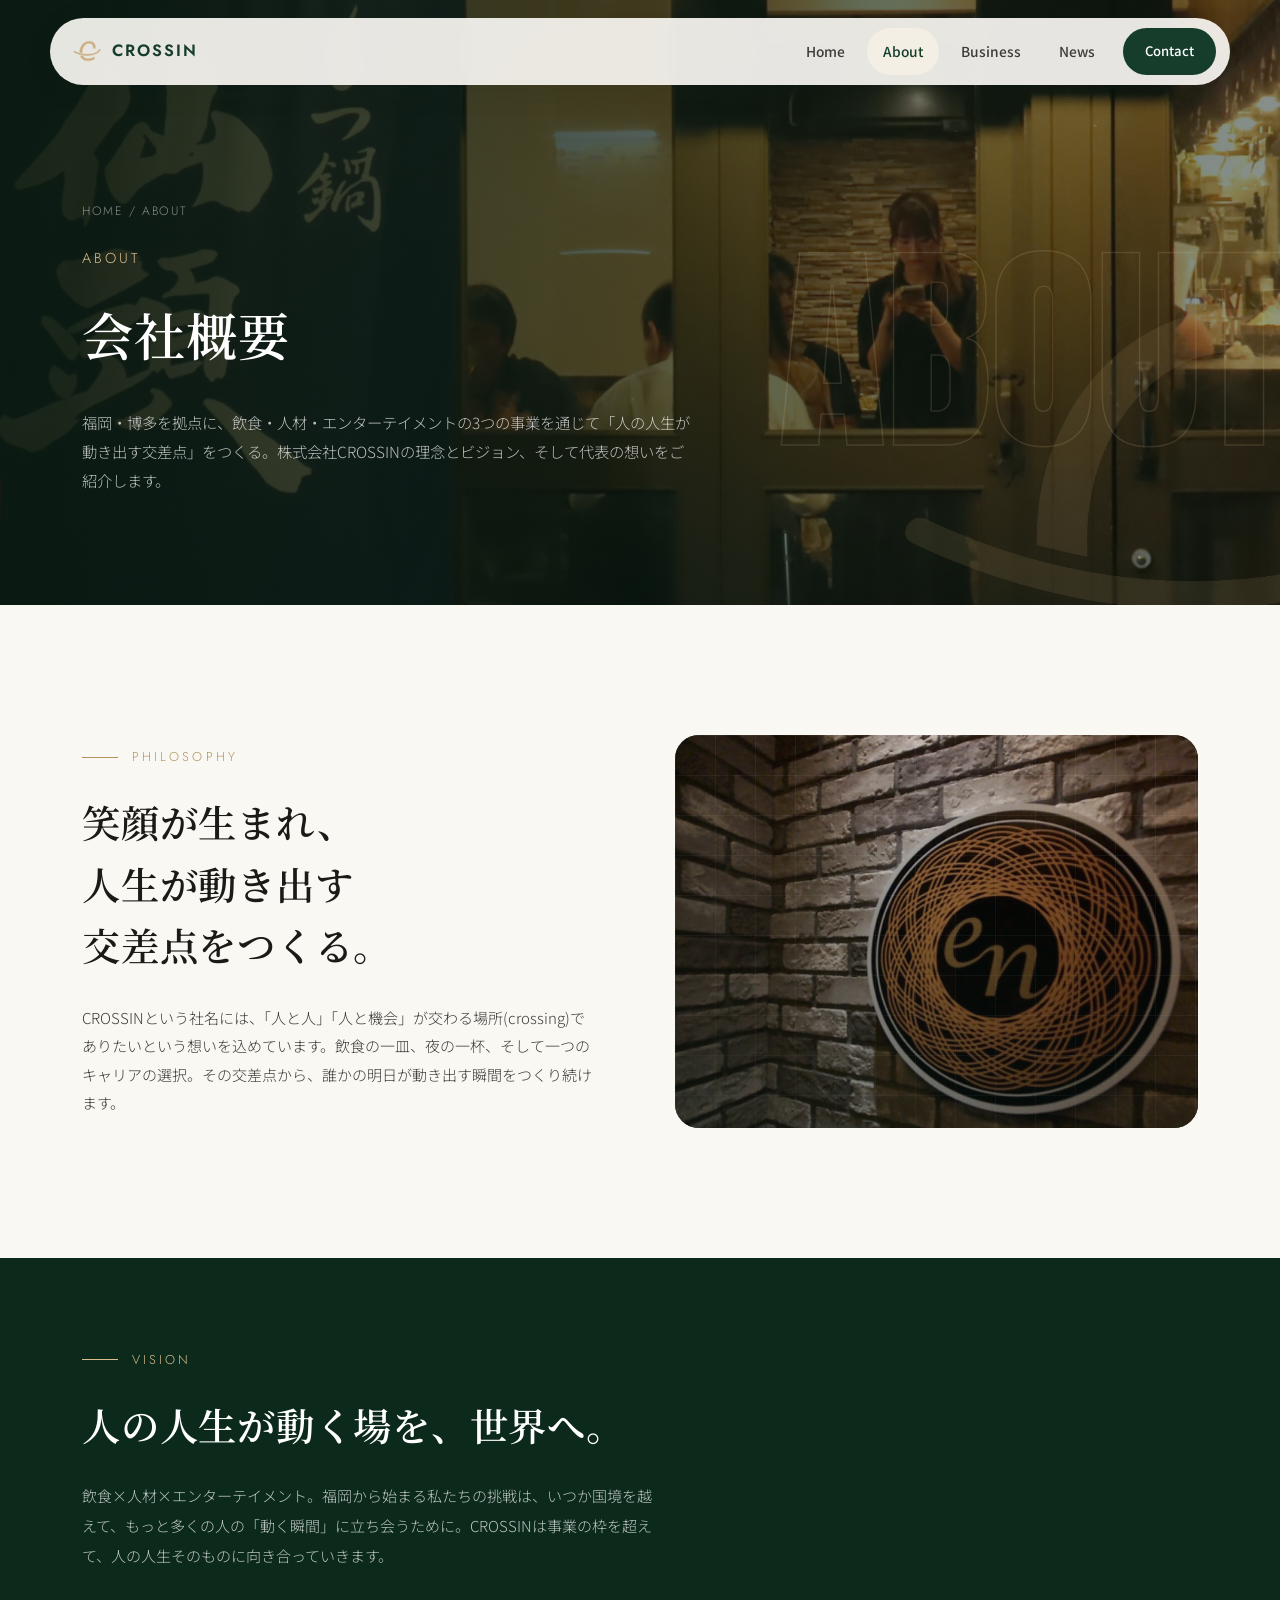
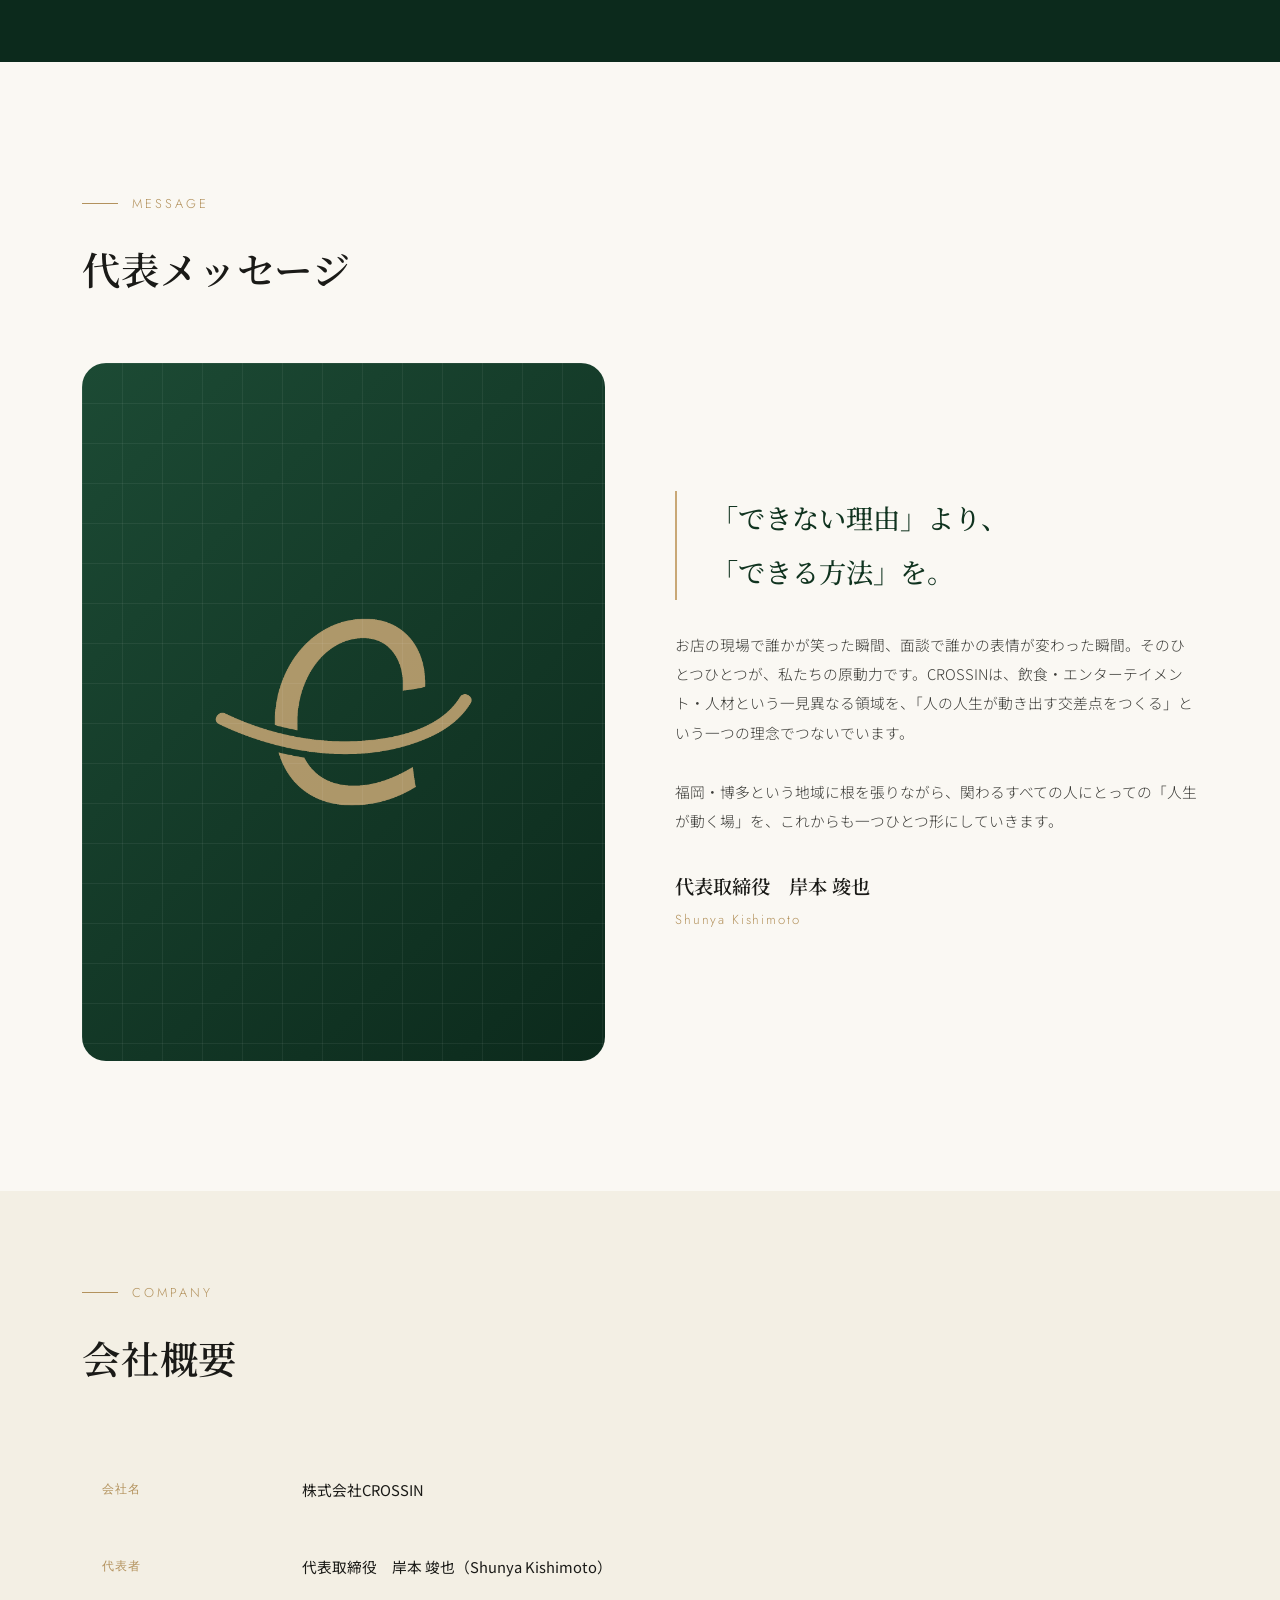
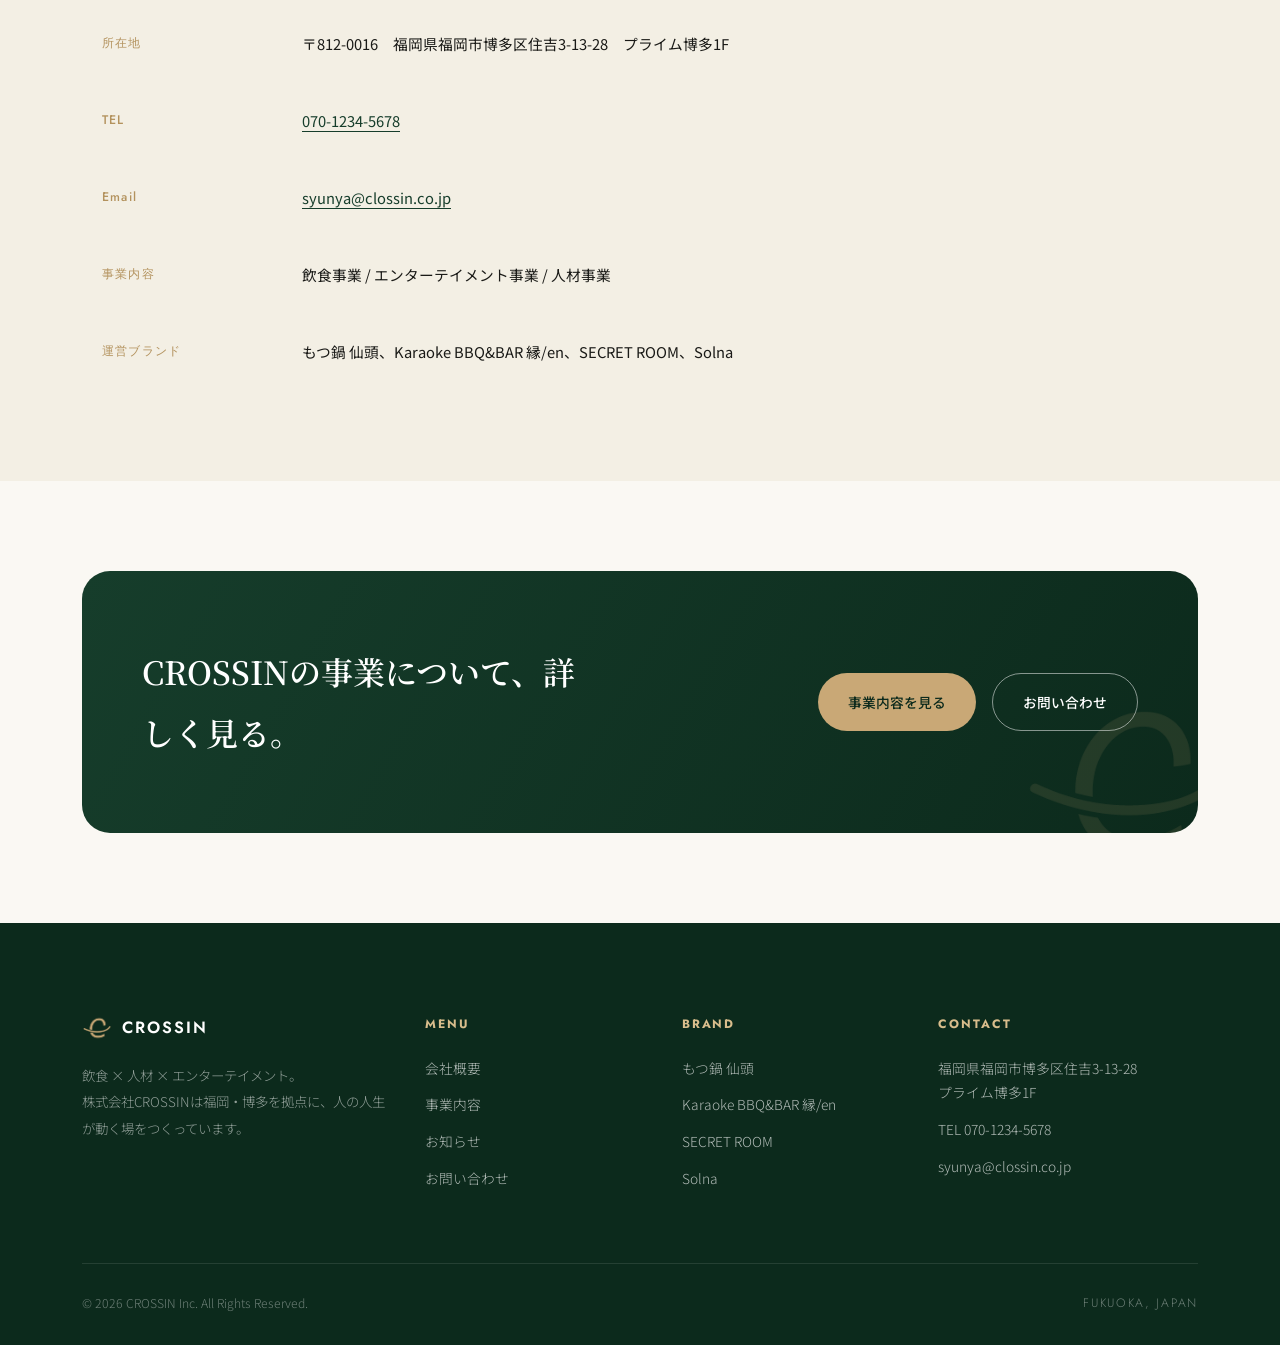
==== about.html @ 3ae34dda "ローディングロゴの横線クリップパスを実ピクセルから再抽出し右端の途切れを修正 Co-Authored-By: Claude Sonnet 5 <noreply@anthropic.com>" ====
<!DOCTYPE html>
<html lang="ja">
<head>
<meta charset="UTF-8">
<meta name="viewport" content="width=device-width, initial-scale=1.0">
<title>会社概要 | 株式会社CROSSIN</title>
<meta name="description" content="株式会社CROSSINの企業理念・ビジョン・代表メッセージ・会社概要をご紹介します。">
<link rel="icon" type="image/png" href="images/favicon.png">
<link rel="stylesheet" href="css/style.css">
</head>
<body>

<div class="preloader" id="preloader">
  <div class="preloader-inner">
    <div class="preloader-mark">
      <svg width="0" height="0" style="position:absolute" aria-hidden="true">
        <defs>
          <clipPath id="preloader-clip-top" clipPathUnits="objectBoundingBox">
            <path d="M0,0 L1,0 L1,0.452 L0.944,0.452 L0.936,0.442 L0.93,0.439 L0.916,0.439 L0.906,0.446 L0.884,0.477 L0.858,0.503 L0.832,0.523 L0.79,0.547 L0.75,0.564 L0.698,0.58 L0.618,0.595 L0.562,0.6 L0.488,0.602 L0.446,0.6 L0.39,0.595 L0.328,0.585 L0.266,0.571 L0.212,0.555 L0.166,0.539 L0.078,0.502 L0.064,0.507 L0.056,0.517 L0,0.517 Z"/>
          </clipPath>
          <clipPath id="preloader-clip-swoosh" clipPathUnits="objectBoundingBox">
            <path d="M0,0.517 L0.056,0.517 L0.064,0.507 L0.078,0.502 L0.166,0.539 L0.212,0.555 L0.266,0.571 L0.328,0.585 L0.39,0.595 L0.446,0.6 L0.488,0.602 L0.562,0.6 L0.618,0.595 L0.698,0.58 L0.75,0.564 L0.79,0.547 L0.832,0.523 L0.858,0.503 L0.884,0.477 L0.906,0.446 L0.916,0.439 L0.93,0.439 L0.936,0.442 L0.944,0.452 L1,0.452 L1,0.466 L0.944,0.466 L0.914,0.507 L0.876,0.542 L0.83,0.572 L0.774,0.598 L0.722,0.616 L0.666,0.63 L0.614,0.639 L0.562,0.644 L0.496,0.646 L0.436,0.643 L0.386,0.638 L0.31,0.625 L0.234,0.606 L0.186,0.591 L0.088,0.552 L0.064,0.541 L0.056,0.533 L0,0.533 Z"/>
          </clipPath>
          <clipPath id="preloader-clip-bottom" clipPathUnits="objectBoundingBox">
            <path d="M0,0.533 L0.056,0.533 L0.064,0.541 L0.088,0.552 L0.186,0.591 L0.234,0.606 L0.31,0.625 L0.386,0.638 L0.436,0.643 L0.496,0.646 L0.562,0.644 L0.614,0.639 L0.666,0.63 L0.722,0.616 L0.774,0.598 L0.83,0.572 L0.876,0.542 L0.914,0.507 L0.944,0.466 L1,0.466 L1,1 L0,1 Z"/>
          </clipPath>
        </defs>
      </svg>
      <img class="preloader-mark-half preloader-mark-top" src="images/logo-mark.png" alt="CROSSIN">
      <img class="preloader-mark-half preloader-mark-swoosh" src="images/logo-mark.png" alt="">
      <img class="preloader-mark-half preloader-mark-bottom" src="images/logo-mark.png" alt="CROSSIN">
    </div>
    <p class="preloader-word">
      <span class="preloader-letter" style="animation-delay:0.00s">C</span>
      <span class="preloader-letter" style="animation-delay:0.08s">R</span>
      <span class="preloader-letter" style="animation-delay:0.16s">O</span>
      <span class="preloader-letter" style="animation-delay:0.24s">S</span>
      <span class="preloader-letter" style="animation-delay:0.32s">S</span>
      <span class="preloader-letter" style="animation-delay:0.40s">I</span>
      <span class="preloader-letter" style="animation-delay:0.48s">N</span>
    </p>
  </div>
</div>

<header class="site-header">
  <div class="wrap">
    <a href="index.html" class="brand">
      <span class="mark">
        <img src="images/logo-mark.png" alt="CROSSIN">
      </span>
      CROSSIN
    </a>
    <nav class="main-nav">
      <a href="index.html">Home</a>
      <a href="about.html" class="active">About</a>
      <a href="business.html">Business</a>
      <a href="news.html">News</a>
      <a href="contact.html" class="nav-cta">Contact</a>
    </nav>
    <button class="nav-toggle" aria-label="メニュー"><span class="bars"><span></span><span></span><span></span></span></button>
  </div>
</header>

<section class="page-hero has-photo" style="background-image:url('images/photos/sento-entrance.jpg')">
  <p class="hero-wordmark" aria-hidden="true">ABOUT</p>
  <div class="hero-mark">
    <img src="images/logo-mark.png" alt="CROSSIN">
  </div>
  <div class="wrap">
    <p class="crumb"><a href="index.html">HOME</a> / ABOUT</p>
    <span class="en-label">ABOUT</span>
    <h1>会社概要</h1>
    <p class="lead">福岡・博多を拠点に、飲食・人材・エンターテイメントの3つの事業を通じて「人の人生が動き出す交差点」をつくる。株式会社CROSSINの理念とビジョン、そして代表の想いをご紹介します。</p>
  </div>
</section>

<section class="section-pad">
  <div class="wrap">
    <div class="two-col">
      <div class="reveal">
        <p class="eyebrow">PHILOSOPHY</p>
        <h2 class="section-title" style="margin-bottom:28px;">笑顔が生まれ、<br>人生が動き出す<br>交差点をつくる。</h2>
        <p style="color:var(--ink-700); font-size:0.94rem; max-width:34em;">CROSSINという社名には、「人と人」「人と機会」が交わる場所(crossing)でありたいという想いを込めています。飲食の一皿、夜の一杯、そして一つのキャリアの選択。その交差点から、誰かの明日が動き出す瞬間をつくり続けます。</p>
      </div>
      <div class="stat-graphic has-photo reveal reveal-delay-1" data-parallax>
        <img src="images/photos/en-logo.jpg" alt="CROSSINの縁を象徴するenの看板">
      </div>
    </div>
  </div>
</section>

<section class="section-pad-sm" style="background:var(--green-950); color:#fff;">
  <div class="wrap">
    <p class="eyebrow on-dark reveal">VISION</p>
    <h2 class="section-title reveal reveal-delay-1" style="color:#fff;">人の人生が動く場を、世界へ。</h2>
    <p class="reveal reveal-delay-2" style="margin-top:26px; color:rgba(255,255,255,0.72); font-size:0.94rem; max-width:38em; line-height:2;">飲食×人材×エンターテイメント。福岡から始まる私たちの挑戦は、いつか国境を越えて、もっと多くの人の「動く瞬間」に立ち会うために。CROSSINは事業の枠を超えて、人の人生そのものに向き合っていきます。</p>
  </div>
</section>

<section class="section-pad">
  <div class="wrap">
    <div class="section-head reveal">
      <p class="eyebrow">MESSAGE</p>
      <h2 class="section-title">代表メッセージ</h2>
    </div>
    <div class="two-col">
      <div class="reveal reveal-delay-1" style="order:2;">
        <p class="quote-block">「できない理由」より、<br>「できる方法」を。</p>
        <p style="margin-top:30px; color:var(--ink-700); font-size:0.92rem; line-height:2;">
          お店の現場で誰かが笑った瞬間、面談で誰かの表情が変わった瞬間。そのひとつひとつが、私たちの原動力です。CROSSINは、飲食・エンターテイメント・人材という一見異なる領域を、「人の人生が動き出す交差点をつくる」という一つの理念でつないでいます。<br><br>
          福岡・博多という地域に根を張りながら、関わるすべての人にとっての「人生が動く場」を、これからも一つひとつ形にしていきます。
        </p>
        <div style="margin-top:32px;">
          <p style="font-family:var(--font-serif); font-size:1.2rem; font-weight:600;">代表取締役　岸本 竣也</p>
          <p class="en" style="color:var(--gold-600); font-size:0.82rem; margin-top:4px;">Shunya Kishimoto</p>
        </div>
      </div>
      <div class="reveal reveal-delay-2" style="order:1;">
        <div class="stat-graphic" style="aspect-ratio:3/4;">
          <img src="images/logo-mark.png" alt="CROSSIN">
        </div>
      </div>
    </div>
  </div>
</section>

<section class="section-pad-sm" style="background:var(--cream-100);">
  <div class="wrap">
    <div class="section-head reveal">
      <p class="eyebrow">COMPANY</p>
      <h2 class="section-title">会社概要</h2>
    </div>
    <table class="info-table reveal reveal-delay-1">
      <tr><th>会社名</th><td>株式会社CROSSIN</td></tr>
      <tr><th>代表者</th><td>代表取締役　岸本 竣也（Shunya Kishimoto）</td></tr>
      <tr><th>所在地</th><td>〒812-0016　福岡県福岡市博多区住吉3-13-28　プライム博多1F</td></tr>
      <tr><th>TEL</th><td><a href="tel:07012345678">070-1234-5678</a></td></tr>
      <tr><th>Email</th><td><a href="mailto:syunya@clossin.co.jp">syunya@clossin.co.jp</a></td></tr>
      <tr><th>事業内容</th><td>飲食事業 / エンターテイメント事業 / 人材事業</td></tr>
      <tr><th>運営ブランド</th><td>もつ鍋 仙頭、Karaoke BBQ&amp;BAR 縁/en、SECRET ROOM、Solna</td></tr>
    </table>
  </div>
</section>

<section class="section-pad-sm">
  <div class="wrap">
    <div class="cta-band reveal">
      <div class="mark">
        <img src="images/logo-mark.png" alt="CROSSIN">
      </div>
      <h3>CROSSINの事業について、詳しく見る。</h3>
      <div class="actions">
        <a href="business.html" class="btn btn-primary">事業内容を見る</a>
        <a href="contact.html" class="btn btn-outline">お問い合わせ</a>
      </div>
    </div>
  </div>
</section>

<footer class="site-footer">
  <div class="wrap">
    <div class="footer-top">
      <div class="footer-brand">
        <a href="index.html" class="brand">
          <span class="mark">
            <img src="images/logo-mark.png" alt="CROSSIN">
          </span>
          CROSSIN
        </a>
        <p>飲食 × 人材 × エンターテイメント。<br>株式会社CROSSINは福岡・博多を拠点に、人の人生が動く場をつくっています。</p>
      </div>
      <div class="footer-col">
        <h4>MENU</h4>
        <a href="about.html">会社概要</a>
        <a href="business.html">事業内容</a>
        <a href="news.html">お知らせ</a>
        <a href="contact.html">お問い合わせ</a>
      </div>
      <div class="footer-col">
        <h4>BRAND</h4>
        <a href="business.html#dining">もつ鍋 仙頭</a>
        <a href="business.html#entertainment">Karaoke BBQ&amp;BAR 縁/en</a>
        <a href="business.html#entertainment">SECRET ROOM</a>
        <a href="https://job-solna.studio.site/" target="_blank" rel="noopener">Solna</a>
      </div>
      <div class="footer-col">
        <h4>CONTACT</h4>
        <address>福岡県福岡市博多区住吉3-13-28<br>プライム博多1F</address>
        <a href="tel:07012345678">TEL 070-1234-5678</a>
        <a href="mailto:syunya@clossin.co.jp">syunya@clossin.co.jp</a>
      </div>
    </div>
    <div class="footer-bottom">
      <span>&copy; 2026 CROSSIN Inc. All Rights Reserved.</span>
      <span class="en">FUKUOKA, JAPAN</span>
    </div>
  </div>
</footer>

<script src="js/main.js"></script>
</body>
</html>
---- css/style.css ----
@import url('https://fonts.googleapis.com/css2?family=Noto+Serif+JP:wght@400;500;600;700&family=Noto+Sans+JP:wght@300;400;500;700&family=Cormorant+Garamond:ital,wght@0,400;0,500;0,600;1,400&family=Jost:wght@300;400;500;600&family=Anton&display=swap');

/* ---------- Design Tokens ---------- */
:root {
  --green-950: #0c2a1c;
  --green-900: #10331f;
  --green-800: #163d2b;
  --green-700: #1c4a34;
  --green-600: #245a3f;
  --gold-400: #d9bd8c;
  --gold-500: #c9a876;
  --gold-600: #b3925d;
  --cream-50: #faf8f3;
  --cream-100: #f3efe4;
  --ink-900: #1a1a17;
  --ink-700: #3c3c38;
  --white: #ffffff;

  --font-serif: "Noto Serif JP", serif;
  --font-sans: "Noto Sans JP", sans-serif;
  --font-display: "Cormorant Garamond", serif;
  --font-en: "Jost", sans-serif;
  --font-impact: "Anton", "Jost", sans-serif;

  --container: 1180px;
  --ease: cubic-bezier(.22, .61, .36, 1);
}

* { margin: 0; padding: 0; box-sizing: border-box; }

html { scroll-behavior: smooth; }

body {
  font-family: var(--font-sans);
  color: var(--ink-900);
  background: var(--cream-50);
  line-height: 1.9;
  font-weight: 300;
  -webkit-font-smoothing: antialiased;
  overflow-x: hidden;
}

img { max-width: 100%; display: block; }
a { color: inherit; text-decoration: none; }
ul { list-style: none; }
button { font-family: inherit; cursor: pointer; border: none; background: none; }

.wrap {
  max-width: var(--container);
  margin: 0 auto;
  padding: 0 32px;
}

.en {
  font-family: var(--font-en);
  letter-spacing: 0.14em;
}

/* ---------- Reveal Animation ---------- */
.reveal {
  opacity: 0;
  transform: translateY(28px);
  transition: opacity 0.9s var(--ease), transform 0.9s var(--ease);
}
.reveal.is-visible {
  opacity: 1;
  transform: translateY(0);
}
.reveal-delay-1 { transition-delay: .12s; }
.reveal-delay-2 { transition-delay: .24s; }
.reveal-delay-3 { transition-delay: .36s; }

/* ---------- Preloader ---------- */
.preloader {
  position: fixed;
  inset: 0;
  z-index: 999;
  display: flex;
  align-items: center;
  justify-content: center;
  background: var(--green-950);
  transition: opacity 1.4s var(--ease), visibility 1.4s var(--ease);
}
.preloader.is-hidden {
  opacity: 0;
  visibility: hidden;
  pointer-events: none;
}

.preloader-inner { display: flex; flex-direction: column; align-items: center; gap: 26px; }
.preloader-mark { width: 288px; height: 288px; position: relative; }
.preloader-mark-half {
  position: absolute;
  inset: 0;
  width: 100%;
  height: 100%;
  object-fit: contain;
}
.preloader-mark-top {
  clip-path: url(#preloader-clip-top);
  transform: translateY(0) scale(1);
  transition: transform 1.4s var(--ease), opacity 1.4s var(--ease);
}
.preloader-mark-bottom {
  clip-path: url(#preloader-clip-bottom);
  transform: translateY(0) scale(1);
  transition: transform 1.4s var(--ease), opacity 1.4s var(--ease);
}
.preloader-mark-swoosh {
  clip-path: url(#preloader-clip-swoosh);
  transform: scale(1);
  transition: transform 1.4s var(--ease);
  animation: preloaderMarkSeq 1.6s ease-in-out infinite;
}
@keyframes preloaderMarkSeq {
  0%, 100% { opacity: .3; }
  50% { opacity: 1; }
}
.preloader.is-hidden .preloader-mark-top {
  transform: translateY(-64px) scale(1.35);
  opacity: .6;
}
.preloader.is-hidden .preloader-mark-bottom {
  transform: translateY(64px) scale(1.35);
  opacity: .6;
}
.preloader.is-hidden .preloader-mark-swoosh {
  transform: scale(1.35);
  animation: none;
  opacity: 1;
}
.preloader-word {
  display: inline-flex;
  font-family: var(--font-en);
  font-size: 0.8rem;
  gap: 0.36em;
  color: rgba(255,255,255,0.9);
}
.preloader-letter {
  display: inline-block;
  opacity: .15;
  animation: preloaderLetter 1.6s ease-in-out infinite;
}
@keyframes preloaderLetter {
  0%, 100% { opacity: .15; }
  50% { opacity: 1; }
}
@media (prefers-reduced-motion: reduce) {
  .preloader-mark-top, .preloader-mark-bottom { transition: none; }
  .preloader-mark-swoosh { animation: none; opacity: 1; }
  .preloader-letter { animation: none; opacity: 1; }
}

/* ---------- Header ---------- */
.site-header {
  position: fixed;
  top: 0; left: 0; right: 0;
  z-index: 200;
  padding: 18px 0;
  transition: padding .4s var(--ease), background .4s var(--ease);
}
.site-header .wrap {
  display: flex;
  align-items: center;
  justify-content: space-between;
  background: rgba(250, 248, 243, 0.92);
  backdrop-filter: blur(10px);
  border-radius: 999px;
  padding: 10px 14px 10px 22px;
  box-shadow: 0 6px 30px rgba(12, 42, 28, 0.08);
  transition: box-shadow .4s var(--ease);
}
.site-header.scrolled .wrap {
  box-shadow: 0 10px 34px rgba(12, 42, 28, 0.14);
}

.brand {
  display: flex;
  align-items: center;
  gap: 10px;
  font-family: var(--font-en);
  font-weight: 600;
  font-size: 1.02rem;
  letter-spacing: 0.12em;
  color: var(--green-800);
}
.brand .mark { width: 30px; height: 30px; }
.brand .mark svg, .brand .mark img { width: 100%; height: 100%; object-fit: contain; }

.main-nav { display: flex; align-items: center; gap: 6px; }
.main-nav a {
  font-family: var(--font-sans);
  font-size: 0.86rem;
  font-weight: 500;
  color: var(--ink-700);
  padding: 10px 16px;
  border-radius: 999px;
  transition: color .3s, background .3s;
  white-space: nowrap;
}
.main-nav a:hover, .main-nav a.active { color: var(--green-800); background: var(--cream-100); }

.nav-cta {
  margin-left: 6px;
  background: var(--green-800);
  color: var(--white) !important;
  padding: 11px 22px !important;
  font-size: 0.82rem !important;
}
.nav-cta:hover { background: var(--green-700); }

.nav-toggle {
  display: none;
  width: 40px; height: 40px;
  border-radius: 50%;
  align-items: center;
  justify-content: center;
  background: var(--green-800);
  flex-shrink: 0;
}
.nav-toggle span, .nav-toggle::before, .nav-toggle::after { display: none; }
.nav-toggle .bars { position: relative; width: 16px; height: 11px; }
.nav-toggle .bars span {
  display: block !important;
  position: absolute; left: 0; width: 100%; height: 1.5px; background: var(--white);
  transition: transform .3s var(--ease), opacity .3s var(--ease), top .3s var(--ease);
}
.nav-toggle .bars span:nth-child(1) { top: 0; }
.nav-toggle .bars span:nth-child(2) { top: 5px; }
.nav-toggle .bars span:nth-child(3) { top: 10px; }
.nav-toggle.open .bars span:nth-child(1) { top: 5px; transform: rotate(45deg); }
.nav-toggle.open .bars span:nth-child(2) { opacity: 0; }
.nav-toggle.open .bars span:nth-child(3) { top: 5px; transform: rotate(-45deg); }

/* ---------- Buttons ---------- */
.btn {
  display: inline-flex;
  align-items: center;
  gap: 10px;
  font-size: 0.86rem;
  font-weight: 500;
  padding: 15px 30px;
  border-radius: 999px;
  transition: transform .35s var(--ease), background .35s, color .35s, box-shadow .35s;
}
.btn-primary { background: var(--gold-500); color: var(--green-950); }
.btn-primary:hover { background: var(--gold-400); transform: translateY(-2px); box-shadow: 0 12px 28px rgba(201,168,118,.35); }
.btn-outline { border: 1px solid rgba(255,255,255,0.5); color: var(--white); }
.btn-outline:hover { background: rgba(255,255,255,0.12); transform: translateY(-2px); }
.btn-dark { background: var(--green-800); color: var(--white); }
.btn-dark:hover { background: var(--green-700); transform: translateY(-2px); }
.btn-line {
  border-bottom: 1px solid currentColor;
  padding: 4px 2px;
  border-radius: 0;
  font-size: 0.84rem;
}
.btn-line svg { transition: transform .3s var(--ease); }
.btn-line:hover svg { transform: translateX(5px); }

/* ---------- Hero ---------- */
.hero {
  position: relative;
  min-height: 100vh;
  display: flex;
  flex-direction: column;
  justify-content: center;
  background:
    radial-gradient(160% 120% at 82% -10%, rgba(217,189,140,.10) 0%, transparent 45%),
    radial-gradient(120% 120% at 15% 110%, var(--green-700) 0%, var(--green-900) 55%, var(--green-950) 100%);
  color: var(--white);
  overflow: hidden;
  padding-top: 110px;
}
.hero-slides { position: absolute; inset: 0; z-index: 0; }
.hero-slide {
  position: absolute; inset: 0;
  background-size: cover;
  background-position: center 30%;
  opacity: 0;
  animation: heroSlideFade 42s infinite;
}
.hero-slide:nth-child(1) { animation-delay: 0s; }
.hero-slide:nth-child(2) { animation-delay: -7s; }
.hero-slide:nth-child(3) { animation-delay: -14s; }
.hero-slide:nth-child(4) { animation-delay: -21s; }
.hero-slide:nth-child(5) { animation-delay: -28s; }
.hero-slide:nth-child(6) { animation-delay: -35s; }
@keyframes heroSlideFade {
  0% { opacity: 0; }
  2% { opacity: 1; }
  14% { opacity: 1; }
  16.5% { opacity: 0; }
  100% { opacity: 0; }
}
@media (prefers-reduced-motion: reduce) {
  .hero-slide { animation: none; opacity: 0; }
  .hero-slide:first-child { opacity: 1; }
}
.hero.has-photo::before {
  content: "";
  position: absolute; inset: 0;
  background: linear-gradient(100deg, rgba(9,26,18,.95) 0%, rgba(9,26,18,.78) 38%, rgba(9,26,18,.5) 65%, rgba(9,26,18,.65) 100%);
  z-index: 1;
}
.hero::after {
  content: "";
  position: absolute; inset: 0;
  z-index: 1;
  background-image: url("data:image/svg+xml,%3Csvg xmlns='http://www.w3.org/2000/svg' width='180' height='180'%3E%3Cfilter id='n'%3E%3CfeTurbulence type='fractalNoise' baseFrequency='0.9' numOctaves='2' stitchTiles='stitch'/%3E%3C/filter%3E%3Crect width='100%25' height='100%25' filter='url(%23n)' opacity='0.05'/%3E%3C/svg%3E");
  mix-blend-mode: overlay;
  pointer-events: none;
}
.hero-wordmark {
  position: absolute;
  left: 50%; top: 50%;
  transform: translate(-50%, -50%);
  font-family: var(--font-impact);
  font-weight: 400;
  font-size: clamp(7rem, 26vw, 22rem);
  line-height: 0.82;
  letter-spacing: -0.01em;
  color: transparent;
  -webkit-text-stroke: 1.5px rgba(217,189,140,0.16);
  white-space: nowrap;
  pointer-events: none;
  z-index: 2;
  user-select: none;
}
.hero-mark {
  position: absolute;
  right: -16vw;
  bottom: -18vw;
  top: auto;
  transform: none;
  width: 46vw;
  max-width: 640px;
  opacity: 0.1;
  pointer-events: none;
  z-index: 2;
}
.hero-mark svg, .hero-mark img { width: 100%; height: auto; display: block; }
.hero-grid-lines {
  position: absolute; inset: 0;
  z-index: 2;
  background-image:
    linear-gradient(rgba(255,255,255,.05) 1px, transparent 1px),
    linear-gradient(90deg, rgba(255,255,255,.05) 1px, transparent 1px);
  background-size: 64px 64px;
  mask-image: radial-gradient(circle at 20% 30%, black, transparent 70%);
  pointer-events: none;
}
.hero-inner { position: relative; z-index: 3; padding: 80px 0 60px; }
.hero-eyebrow {
  display: flex;
  align-items: center;
  gap: 14px;
  color: var(--gold-400);
  font-family: var(--font-en);
  font-size: 0.82rem;
  letter-spacing: 0.24em;
  margin-bottom: 26px;
}
.hero-eyebrow::before { content: ""; width: 42px; height: 1px; background: var(--gold-400); }
.hero-title {
  font-family: var(--font-serif);
  font-weight: 700;
  font-size: clamp(2.8rem, 7vw, 5.6rem);
  line-height: 1.3;
  letter-spacing: 0.01em;
  max-width: 15em;
  text-shadow: 0 8px 40px rgba(0,0,0,.35);
}
.hero-sub {
  margin-top: 34px;
  max-width: 34em;
  font-size: 1rem;
  font-weight: 300;
  color: rgba(255,255,255,0.78);
  line-height: 2;
}
.hero-actions { display: flex; gap: 16px; margin-top: 48px; flex-wrap: wrap; }
.hero-scroll {
  position: absolute;
  bottom: 40px; left: 32px;
  display: flex; align-items: center; gap: 12px;
  color: rgba(255,255,255,0.6);
  font-family: var(--font-en);
  font-size: 0.72rem;
  letter-spacing: 0.2em;
  z-index: 3;
}
.hero-scroll .line { width: 1px; height: 46px; background: rgba(255,255,255,0.3); position: relative; overflow: hidden; }
.hero-scroll .line::after {
  content: ""; position: absolute; top: -100%; left: 0; width: 100%; height: 100%;
  background: var(--gold-400);
  animation: scrollLine 2.2s var(--ease) infinite;
}
@keyframes scrollLine { 0% { top: -100%; } 60% { top: 100%; } 100% { top: 100%; } }

/* ---------- Section Basics ---------- */
section { position: relative; }
.section-pad { padding: 130px 0; }
.section-pad-sm { padding: 90px 0; }

.eyebrow {
  display: flex; align-items: center; gap: 14px;
  font-family: var(--font-en);
  font-size: 0.8rem;
  letter-spacing: 0.24em;
  color: var(--gold-600);
  margin-bottom: 22px;
}
.eyebrow::before { content: ""; width: 36px; height: 1px; background: var(--gold-600); }
.eyebrow.on-dark { color: var(--gold-400); }
.eyebrow.on-dark::before { background: var(--gold-400); }

.section-title {
  font-family: var(--font-serif);
  font-weight: 600;
  font-size: clamp(1.7rem, 3vw, 2.5rem);
  line-height: 1.6;
  letter-spacing: 0.02em;
}
.section-head { max-width: 640px; margin-bottom: 64px; }
.section-head.center { margin-left: auto; margin-right: auto; text-align: center; }
.section-head.center .eyebrow { justify-content: center; }
.section-head.center .eyebrow::before { display: none; }

/* ---------- Philosophy Strip ---------- */
.philosophy {
  background: var(--green-950);
  color: var(--white);
  padding: 150px 0;
  position: relative;
  overflow: hidden;
}
.philosophy-mark {
  position: absolute; left: -10vw; bottom: -18vw;
  width: 46vw; max-width: 620px; opacity: 0.08;
}
.philosophy-mark img { width: 100%; height: auto; display: block; }
.philosophy blockquote {
  font-family: var(--font-serif);
  font-weight: 500;
  font-size: clamp(1.5rem, 3.4vw, 2.5rem);
  line-height: 2;
  max-width: 16em;
  position: relative;
  z-index: 1;
}
.philosophy blockquote .accent { color: var(--gold-400); }
.hero-title .accent { color: var(--gold-400); }
.philosophy-foot {
  margin-top: 46px;
  display: flex; align-items: center; gap: 20px;
  font-family: var(--font-en);
  font-size: 0.78rem;
  letter-spacing: 0.18em;
  color: rgba(255,255,255,0.55);
}

/* ---------- Business Cards (index teaser) ---------- */
/* ---------- Split photo/text business panels (jillion-style) ---------- */
.jl-panels { display: flex; flex-direction: column; }
.jl-panel {
  display: flex;
  width: 100vw;
  margin-left: calc(-50vw + 50%);
  min-height: clamp(360px, 46vw, 560px);
}
.jl-panel .jl-photo { flex: 0 0 56%; position: relative; overflow: hidden; }
.jl-panel .jl-photo img { width: 100%; height: 100%; object-fit: cover; display: block; }
.jl-panel .jl-photo.no-photo {
  background: linear-gradient(120deg, var(--green-600) 0%, var(--green-950) 85%);
  display: flex; align-items: center; justify-content: center;
}
.jl-panel .jl-photo.no-photo .mark-lg { width: 34%; height: auto; opacity: 0.5; }
.jl-panel .jl-text {
  flex: 1;
  background: var(--green-950);
  color: var(--white);
  display: flex;
  flex-direction: column;
  justify-content: center;
  padding: 56px 64px;
  position: relative;
  overflow: hidden;
}
.jl-panel .jl-text .num {
  font-family: var(--font-en);
  font-size: 0.78rem;
  letter-spacing: 0.2em;
  color: var(--gold-400);
  margin-bottom: 20px;
}
.jl-panel .jl-text .label {
  font-family: var(--font-impact);
  font-weight: 400;
  font-size: clamp(2.4rem, 4.6vw, 3.8rem);
  line-height: 0.92;
  color: var(--white);
  margin-bottom: 10px;
}
.jl-panel .jl-text h3 {
  font-family: var(--font-serif);
  font-size: 1.05rem;
  font-weight: 600;
  color: var(--gold-400);
  margin-bottom: 18px;
}
.jl-panel .jl-text p { font-size: 0.9rem; color: rgba(255,255,255,0.72); line-height: 1.9; margin-bottom: 26px; }
.jl-panel .jl-text .btn-line { align-self: flex-start; color: var(--gold-400); }
.jl-panel .jl-text .mark {
  position: absolute; right: -10%; bottom: -14%;
  width: 44%; opacity: 0.08; pointer-events: none;
}
.jl-panel .jl-text .mark img { width: 100%; height: auto; display: block; }
.jl-panel.reverse { flex-direction: row-reverse; }

.pillars { display: flex; flex-direction: column; gap: 22px; }
.pillar-card {
  position: relative;
  border-radius: 22px;
  overflow: hidden;
  background: linear-gradient(120deg, var(--green-700) 0%, var(--green-950) 80%);
  color: var(--white);
  padding: 56px 60px;
  min-height: 320px;
  display: grid;
  grid-template-columns: 1.3fr 1fr;
  align-items: center;
  gap: 40px;
  transition: transform .5s var(--ease), box-shadow .5s var(--ease);
  background-size: cover;
  background-position: center;
}
.pillar-card.dining { background-color: var(--green-950); }
.pillar-card.entertainment { background-color: var(--green-950); }
.pillar-card.hr { background: linear-gradient(120deg, var(--green-600) 0%, var(--green-950) 80%); }
.pillar-card.has-photo::after {
  content: "";
  position: absolute; inset: 0;
  background: linear-gradient(100deg, rgba(9,26,18,.93) 0%, rgba(9,26,18,.68) 48%, rgba(9,26,18,.25) 100%);
}
.pillar-card::before {
  content: "";
  position: absolute; inset: 0;
  background-image:
    linear-gradient(rgba(255,255,255,.05) 1px, transparent 1px),
    linear-gradient(90deg, rgba(255,255,255,.05) 1px, transparent 1px);
  background-size: 56px 56px;
  mask-image: radial-gradient(circle at 82% 30%, black, transparent 70%);
  pointer-events: none;
}
.pillar-card:hover { transform: translateY(-6px); box-shadow: 0 30px 60px rgba(16,51,31,0.28); }
.pillar-card .num {
  position: absolute; top: 30px; right: 36px;
  font-family: var(--font-en);
  font-size: 0.78rem;
  letter-spacing: 0.16em;
  color: rgba(255,255,255,0.5);
  z-index: 1;
}
.pillar-card .pillar-en {
  font-family: var(--font-impact);
  font-weight: 400;
  font-size: clamp(2.6rem, 6.5vw, 4.6rem);
  line-height: 0.9;
  letter-spacing: 0.01em;
  color: var(--white);
  margin-bottom: 14px;
  position: relative; z-index: 1;
}
.pillar-card h3 {
  font-family: var(--font-serif);
  font-size: 1.1rem;
  font-weight: 600;
  color: var(--gold-400);
  margin-bottom: 4px;
  position: relative; z-index: 1;
}
.pillar-card p { font-size: 0.9rem; color: rgba(255,255,255,0.72); line-height: 1.9; margin-bottom: 24px; position: relative; z-index: 1; }
.pillar-card .btn-line { align-self: flex-start; color: var(--gold-400); position: relative; z-index: 1; }
.pillar-card .pillar-text { position: relative; z-index: 1; }

/* ---------- Brand Showcase ---------- */
.brand-row {
  display: grid;
  grid-template-columns: repeat(4, 1fr);
  gap: 20px;
}
.brand-cell {
  display: block;
  padding: 40px 24px;
  text-align: center;
  background: var(--white);
  border: 1px solid var(--cream-100);
  border-radius: 18px;
  transition: background .35s, box-shadow .4s var(--ease), transform .4s var(--ease);
  position: relative;
  overflow: hidden;
  text-decoration: none;
  color: inherit;
}
.brand-cell:hover {
  background: var(--cream-100);
  box-shadow: 0 20px 44px rgba(16,51,31,0.1);
  transform: translateY(-4px);
}
.brand-cell .logo-badge { height: 54px; display: flex; align-items: center; justify-content: center; margin: 0 auto 16px; position: relative; z-index: 1; }
.brand-cell .tag { font-size: 0.72rem; color: var(--gold-600); letter-spacing: 0.1em; position: relative; z-index: 1; }
.logo-badge-sento-pair { height: auto !important; gap: 8px; }
.logo-badge-sento-pair img { height: 81px; width: 81px; object-fit: contain; border-radius: 10px; }

/* ---------- News ---------- */
.news-list { border-top: 1px solid var(--cream-100); }
.news-item {
  display: grid;
  grid-template-columns: 140px 110px 1fr auto;
  align-items: center;
  gap: 24px;
  padding: 26px 4px;
  border-bottom: 1px solid var(--cream-100);
  transition: padding-left .35s var(--ease);
}
a.news-item:hover { padding-left: 12px; }
.news-item time { font-family: var(--font-en); font-size: 0.82rem; color: var(--ink-700); }
.news-item .tag {
  font-size: 0.7rem; letter-spacing: 0.08em;
  color: var(--green-800); background: var(--cream-100);
  padding: 6px 14px; border-radius: 999px; text-align: center;
}
.news-item .title { font-size: 0.94rem; }
.news-item .arrow { color: var(--gold-600); }

/* ---------- CTA band ---------- */
.cta-band {
  background: linear-gradient(120deg, var(--green-800), var(--green-950));
  color: var(--white);
  border-radius: 28px;
  padding: 70px 60px;
  display: flex;
  align-items: center;
  justify-content: space-between;
  gap: 40px;
  flex-wrap: wrap;
  position: relative;
  overflow: hidden;
}
.cta-band .mark { position: absolute; right: -40px; bottom: -60px; width: 220px; opacity: .12; }
.cta-band .mark img { width: 100%; height: auto; display: block; }
.cta-band h3 { font-family: var(--font-serif); font-size: clamp(1.4rem, 2.6vw, 2rem); font-weight: 600; max-width: 14em; position: relative; z-index: 1;}
.cta-band .actions { display: flex; gap: 16px; position: relative; z-index: 1; }

/* ---------- Footer ---------- */
.site-footer { background: var(--green-950); color: rgba(255,255,255,0.7); padding: 90px 0 30px; }
.footer-top { display: grid; grid-template-columns: 1.4fr 1fr 1fr 1.2fr; gap: 40px; padding-bottom: 60px; border-bottom: 1px solid rgba(255,255,255,0.1); }
.footer-brand .brand { color: var(--white); margin-bottom: 18px; }
.footer-brand p { font-size: 0.84rem; line-height: 2; color: rgba(255,255,255,0.55); max-width: 26em; }
.footer-col h4 { font-family: var(--font-en); font-size: 0.76rem; letter-spacing: 0.16em; color: var(--gold-400); margin-bottom: 20px; }
.footer-col a, .footer-col address { display: block; font-size: 0.86rem; color: rgba(255,255,255,0.68); margin-bottom: 12px; font-style: normal; line-height: 1.8; transition: color .3s; }
.footer-col a:hover { color: var(--gold-400); }
.footer-bottom { display: flex; justify-content: space-between; align-items: center; padding-top: 28px; font-size: 0.76rem; color: rgba(255,255,255,0.4); flex-wrap: wrap; gap: 12px; }
.footer-bottom .en { color: rgba(255,255,255,0.4); }

/* ---------- Page Hero (sub pages) ---------- */
.page-hero {
  background: radial-gradient(120% 140% at 85% 0%, var(--green-700) 0%, var(--green-900) 55%, var(--green-950) 100%);
  color: var(--white);
  padding: 200px 0 110px;
  position: relative;
  overflow: hidden;
  background-size: cover;
  background-position: center;
}
.page-hero.has-photo::before {
  content: "";
  position: absolute; inset: 0; z-index: 0;
  background: linear-gradient(100deg, rgba(9,26,18,.94) 0%, rgba(9,26,18,.72) 45%, rgba(9,26,18,.45) 100%);
}
.page-hero .wrap { position: relative; z-index: 1; }
.page-hero .hero-mark { right: -18vw; width: 50vw; opacity: .12; }
.page-hero .hero-wordmark {
  left: auto; right: -0.03em; top: 58%; transform: translateY(-50%);
  font-size: clamp(5rem, 18vw, 14rem);
}
.page-hero .crumb { font-family: var(--font-en); font-size: 0.76rem; letter-spacing: 0.14em; color: rgba(255,255,255,0.5); margin-bottom: 22px; }
.page-hero .crumb a:hover { color: var(--gold-400); }
.page-hero h1 { font-family: var(--font-serif); font-size: clamp(2rem, 4.2vw, 3.2rem); font-weight: 600; letter-spacing: 0.02em; }
.page-hero .en-label { font-family: var(--font-en); color: var(--gold-400); letter-spacing: 0.2em; font-size: 0.9rem; margin-bottom: 14px; display:block; }
.page-hero p.lead { margin-top: 24px; max-width: 40em; color: rgba(255,255,255,0.72); font-size: 0.96rem; }

/* ---------- Generic content blocks ---------- */
.two-col { display: grid; grid-template-columns: 1fr 1fr; gap: 70px; align-items: center; }
.stat-graphic {
  aspect-ratio: 4/3;
  border-radius: 24px;
  background: linear-gradient(135deg, var(--green-700), var(--green-950));
  position: relative;
  overflow: hidden;
  display: flex; align-items: center; justify-content: center;
}
.stat-graphic svg, .stat-graphic img { width: 55%; height: auto; opacity: 0.85; }
.stat-graphic::after {
  content: "";
  position: absolute; inset: 0;
  background-image: linear-gradient(rgba(255,255,255,.06) 1px, transparent 1px), linear-gradient(90deg, rgba(255,255,255,.06) 1px, transparent 1px);
  background-size: 40px 40px;
}
.stat-graphic.has-photo img {
  width: 100%; height: 100%; object-fit: cover; opacity: 1;
  transform: scale(1.15);
}
.stat-graphic.has-photo::before {
  content: "";
  position: absolute; inset: 0; z-index: 1;
  background: linear-gradient(200deg, rgba(9,26,18,.05) 0%, rgba(9,26,18,.55) 100%);
}

.quote-block {
  border-left: 2px solid var(--gold-500);
  padding-left: 34px;
  font-family: var(--font-serif);
  font-size: clamp(1.3rem, 2.2vw, 1.7rem);
  line-height: 2;
  color: var(--green-900);
  font-weight: 500;
}

.info-table { width: 100%; border-collapse: collapse; }
.info-table tr { border-bottom: 1px solid var(--cream-100); }
.info-table th, .info-table td { text-align: left; padding: 24px 20px; font-weight: 400; font-size: 0.92rem; }
.info-table th { width: 200px; color: var(--gold-600); font-family: var(--font-en); font-size: 0.78rem; letter-spacing: 0.1em; font-weight: 500; }
.info-table td a { color: var(--green-800); border-bottom: 1px solid var(--green-800); }

/* ---------- Business detail sections ---------- */
.biz-section { padding: 0 0 130px; }
.biz-section:nth-child(even) { background: var(--cream-100); }

.biz-visual {
  position: relative;
  width: 100vw;
  margin-left: calc(-50vw + 50%);
  height: clamp(340px, 42vw, 480px);
  display: flex;
  align-items: center;
  overflow: hidden;
  margin-bottom: 80px;
  color: var(--white);
  background-size: cover;
  background-position: center;
}
.biz-visual.dining { background-color: var(--green-950); }
.biz-visual.entertainment { background-color: var(--green-950); }
.biz-visual.hr { background: linear-gradient(120deg, var(--green-600) 0%, var(--green-950) 80%); }
.biz-visual.has-photo::after {
  content: "";
  position: absolute; inset: 0;
  background: linear-gradient(100deg, rgba(9,26,18,.92) 0%, rgba(9,26,18,.6) 42%, rgba(9,26,18,.15) 100%);
}
.biz-visual::before {
  content: "";
  position: absolute; inset: 0;
  background-image:
    linear-gradient(rgba(255,255,255,.05) 1px, transparent 1px),
    linear-gradient(90deg, rgba(255,255,255,.05) 1px, transparent 1px);
  background-size: 56px 56px;
  mask-image: radial-gradient(circle at 75% 40%, black, transparent 72%);
}
.biz-visual .visual-mark {
  position: absolute; right: 4vw; top: 50%; transform: translateY(-50%);
  width: 26vw; max-width: 320px; opacity: 0.14; pointer-events: none;
}
.biz-visual .visual-mark img { width: 100%; height: auto; display: block; }
.biz-visual-inner {
  position: relative; z-index: 1;
  width: 100%;
}
.biz-visual .num {
  font-family: var(--font-en);
  font-size: 0.86rem;
  letter-spacing: 0.2em;
  color: var(--gold-400);
  display: block;
  margin-bottom: 18px;
}
.biz-visual .label {
  font-family: var(--font-impact);
  font-weight: 400;
  font-size: clamp(3.4rem, 10vw, 8.5rem);
  line-height: 0.85;
  letter-spacing: 0.01em;
  color: var(--white);
  text-shadow: 0 10px 50px rgba(0,0,0,.4);
}
.biz-visual .label-jp {
  font-family: var(--font-serif);
  font-size: clamp(1.1rem, 2vw, 1.5rem);
  font-weight: 600;
  color: var(--gold-400);
  margin-top: 14px;
  letter-spacing: 0.08em;
}

.biz-intro { max-width: 660px; margin-bottom: 70px; }
.biz-intro p { font-size: 0.98rem; color: var(--ink-700); line-height: 2; margin-top: 20px; }

.brand-cards { display: grid; grid-template-columns: repeat(2, 1fr); gap: 26px; }
.brand-card {
  background: var(--white);
  border-radius: 20px;
  padding: 36px;
  border: 1px solid var(--cream-100);
  transition: box-shadow .4s var(--ease), transform .4s var(--ease);
  position: relative;
  overflow: hidden;
}
.brand-card:hover { box-shadow: 0 24px 50px rgba(16,51,31,0.1); transform: translateY(-4px); }
.brand-card .photo {
  margin: -36px -36px 24px;
  border-radius: 20px 20px 0 0;
  overflow: hidden;
  aspect-ratio: 16/10;
  position: relative;
  z-index: 1;
}
.brand-card .photo img { width: 100%; height: 100%; object-fit: cover; display: block; }
.brand-card .logo-badge { height: 56px; display: flex; align-items: center; margin-bottom: 22px; position: relative; z-index: 1; }
.brand-card .desc { font-size: 0.88rem; color: var(--ink-700); margin-bottom: 24px; line-height: 1.9; position: relative; z-index: 1; }
.brand-card .stores { border-top: 1px solid var(--cream-100); padding-top: 20px; display: flex; flex-direction: column; gap: 14px; position: relative; z-index: 1; }
.brand-card .card-watermark {
  position: absolute;
  right: -8%;
  bottom: -6%;
  width: 52%;
  opacity: 0.07;
  pointer-events: none;
  z-index: 0;
}
.brand-card .card-watermark img { width: 100%; height: auto; display: block; }
.store-row { display: flex; align-items: flex-start; justify-content: space-between; gap: 16px; }
.store-row .info { font-size: 0.82rem; color: var(--ink-700); line-height: 1.7; }
.store-row .info .store-name { display: inline-block; font-size: 0.72rem; color: var(--green-800); background: var(--cream-100); padding: 3px 10px; border-radius: 999px; margin-bottom: 6px; }
.map-link {
  flex-shrink: 0;
  display: flex; align-items: center; gap: 6px;
  font-size: 0.76rem; color: var(--gold-600);
  border: 1px solid var(--gold-500);
  padding: 8px 14px; border-radius: 999px;
  transition: background .3s, color .3s;
  white-space: nowrap;
}
.map-link:hover { background: var(--gold-500); color: var(--green-950); }

.brand-card.solna { grid-column: span 2; display: grid; grid-template-columns: 1fr auto; gap: 30px; align-items: center; }
.brand-card.solna .stores { border-top: none; padding-top: 0; }

/* logo badges (text-based, styled per brand) */
.logo-sento { font-family: var(--font-serif); font-weight: 700; font-size: 1.5rem; color: var(--ink-900); letter-spacing: 0.04em; }
.logo-sento small { display: block; font-size: 0.6rem; font-weight: 400; letter-spacing: 0.3em; color: var(--gold-600); }
.logo-en-mono {
  width: 46px; height: 46px; border-radius: 50%; border: 1px solid var(--ink-900);
  display: flex; align-items: center; justify-content: center;
  font-family: var(--font-display); font-style: italic; font-size: 1.2rem;
}
.logo-secretroom { font-family: var(--font-en); letter-spacing: 0.3em; font-size: 0.92rem; display: flex; align-items: center; gap: 10px; }
.logo-secretroom .diamond { width: 12px; height: 12px; border: 1px solid var(--ink-900); transform: rotate(45deg); }
.logo-solna { font-family: var(--font-display); font-size: 1.9rem; font-style: italic; display: flex; align-items: center; gap: 10px; color: var(--ink-900); }

/* ---------- Contact ---------- */
.contact-grid { display: grid; grid-template-columns: 1fr 1fr; gap: 60px; }
.contact-info-card {
  background: var(--green-950); color: var(--white);
  border-radius: 24px; padding: 50px 44px;
  position: relative; overflow: hidden;
  background-size: cover; background-position: center;
}
.contact-info-card.has-photo::before {
  content: "";
  position: absolute; inset: 0; z-index: 0;
  background: linear-gradient(160deg, rgba(9,26,18,.88) 0%, rgba(9,26,18,.7) 55%, rgba(9,26,18,.92) 100%);
}
.contact-info-card > * { position: relative; z-index: 1; }
.contact-info-card .mark { position: absolute; right: -30px; bottom: -30px; width: 180px; opacity: .1; }
.contact-info-card .mark img { width: 100%; height: auto; display: block; }
.contact-info-card dl { position: relative; z-index: 1; margin-top: 30px; }
.contact-info-card dt { font-family: var(--font-en); font-size: 0.72rem; letter-spacing: 0.16em; color: var(--gold-400); margin-top: 26px; }
.contact-info-card dt:first-child { margin-top: 0; }
.contact-info-card dd { font-size: 0.94rem; margin-top: 8px; line-height: 1.8; color: rgba(255,255,255,0.85); }
.contact-info-card dd a { border-bottom: 1px solid rgba(255,255,255,0.3); }

.form-group { margin-bottom: 22px; }
.form-group label { display: block; font-size: 0.8rem; margin-bottom: 10px; color: var(--ink-700); }
.form-group .req { color: var(--gold-600); font-size: 0.7rem; margin-left: 6px; }
.form-group input, .form-group textarea, .form-group select {
  width: 100%; padding: 15px 18px; border: 1px solid var(--cream-100); border-radius: 12px;
  font-family: inherit; font-size: 0.9rem; background: var(--white);
  transition: border-color .3s;
}
.form-group input:focus, .form-group textarea:focus, .form-group select:focus { outline: none; border-color: var(--gold-500); }
.form-group textarea { resize: vertical; min-height: 140px; }
.form-note { font-size: 0.78rem; color: var(--ink-700); margin-top: -6px; margin-bottom: 26px; }

/* ---------- Recruit marquee ---------- */
.recruit-section {
  background: var(--green-950);
  color: var(--white);
  padding: 130px 0;
  position: relative;
  overflow: hidden;
}
.recruit-section::before {
  content: "";
  position: absolute; inset: 0;
  background-image:
    linear-gradient(rgba(255,255,255,.04) 1px, transparent 1px),
    linear-gradient(90deg, rgba(255,255,255,.04) 1px, transparent 1px);
  background-size: 56px 56px;
  mask-image: radial-gradient(circle at 15% 30%, black, transparent 70%);
}
.recruit-inner {
  position: relative; z-index: 1;
  display: grid;
  grid-template-columns: 1fr 1fr;
  gap: 60px;
  align-items: center;
}
.recruit-text .label {
  font-family: var(--font-impact);
  font-weight: 400;
  font-size: clamp(2.6rem, 5.4vw, 4.4rem);
  line-height: 0.94;
  margin-bottom: 26px;
}
.recruit-text p.lead { font-size: 0.92rem; color: rgba(255,255,255,0.72); line-height: 1.9; max-width: 26em; margin-bottom: 34px; }

.recruit-gallery {
  display: grid;
  grid-template-columns: 1fr 1fr;
  gap: 18px;
  height: clamp(360px, 46vw, 620px);
  border-radius: 22px;
  overflow: hidden;
  -webkit-mask-image: linear-gradient(to bottom, transparent 0%, black 10%, black 90%, transparent 100%);
  mask-image: linear-gradient(to bottom, transparent 0%, black 10%, black 90%, transparent 100%);
}
.marquee-col { position: relative; overflow: hidden; height: 100%; }
.marquee-track {
  display: flex;
  flex-direction: column;
  gap: 18px;
  width: 100%;
  animation: marqueeUp 34s linear infinite;
}
.marquee-col.down .marquee-track { animation-name: marqueeDown; }
.marquee-track img {
  width: 100%;
  aspect-ratio: 3/4;
  object-fit: cover;
  border-radius: 16px;
  display: block;
}
@keyframes marqueeUp {
  from { transform: translateY(0); }
  to { transform: translateY(-50%); }
}
@keyframes marqueeDown {
  from { transform: translateY(-50%); }
  to { transform: translateY(0); }
}
@media (prefers-reduced-motion: reduce) {
  .marquee-track { animation: none; }
}

/* ---------- Responsive ---------- */
@media (max-width: 980px) {
  .pillar-card { grid-template-columns: 1fr; padding: 40px 32px; min-height: unset; gap: 20px; }
  .recruit-inner { grid-template-columns: 1fr; gap: 44px; }
  .jl-panel, .jl-panel.reverse { flex-direction: column; min-height: unset; }
  .jl-panel .jl-photo { height: 280px; }
  .jl-panel .jl-text { padding: 40px 32px; }
  .brand-row { grid-template-columns: repeat(2, 1fr); }
  .footer-top { grid-template-columns: 1fr 1fr; }
  .two-col { grid-template-columns: 1fr; gap: 40px; }
  .biz-visual { height: clamp(280px, 62vw, 380px); }
  .brand-cards { grid-template-columns: 1fr; }
  .brand-card.solna { grid-column: span 1; grid-template-columns: 1fr; }
  .contact-grid { grid-template-columns: 1fr; }
}

@media (max-width: 760px) {
  .main-nav { display: none; }
  .nav-toggle { display: flex; }
  .site-header.open .main-nav {
    display: flex;
    position: fixed;
    top: 82px; left: 20px; right: 20px;
    background: var(--cream-50);
    border-radius: 22px;
    flex-direction: column;
    align-items: stretch;
    padding: 14px;
    box-shadow: 0 20px 50px rgba(12,42,28,0.2);
  }
  .site-header.open .main-nav a { padding: 16px; }
  .news-item { grid-template-columns: 1fr; gap: 8px; }
  .footer-top { grid-template-columns: 1fr; gap: 34px; }
  .cta-band { flex-direction: column; align-items: flex-start; padding: 46px 30px; }
  .info-table th, .info-table td { display: block; padding: 10px 0; }
  .info-table th { padding-top: 22px; }
  .contact-info-card { padding: 36px 26px; }
}
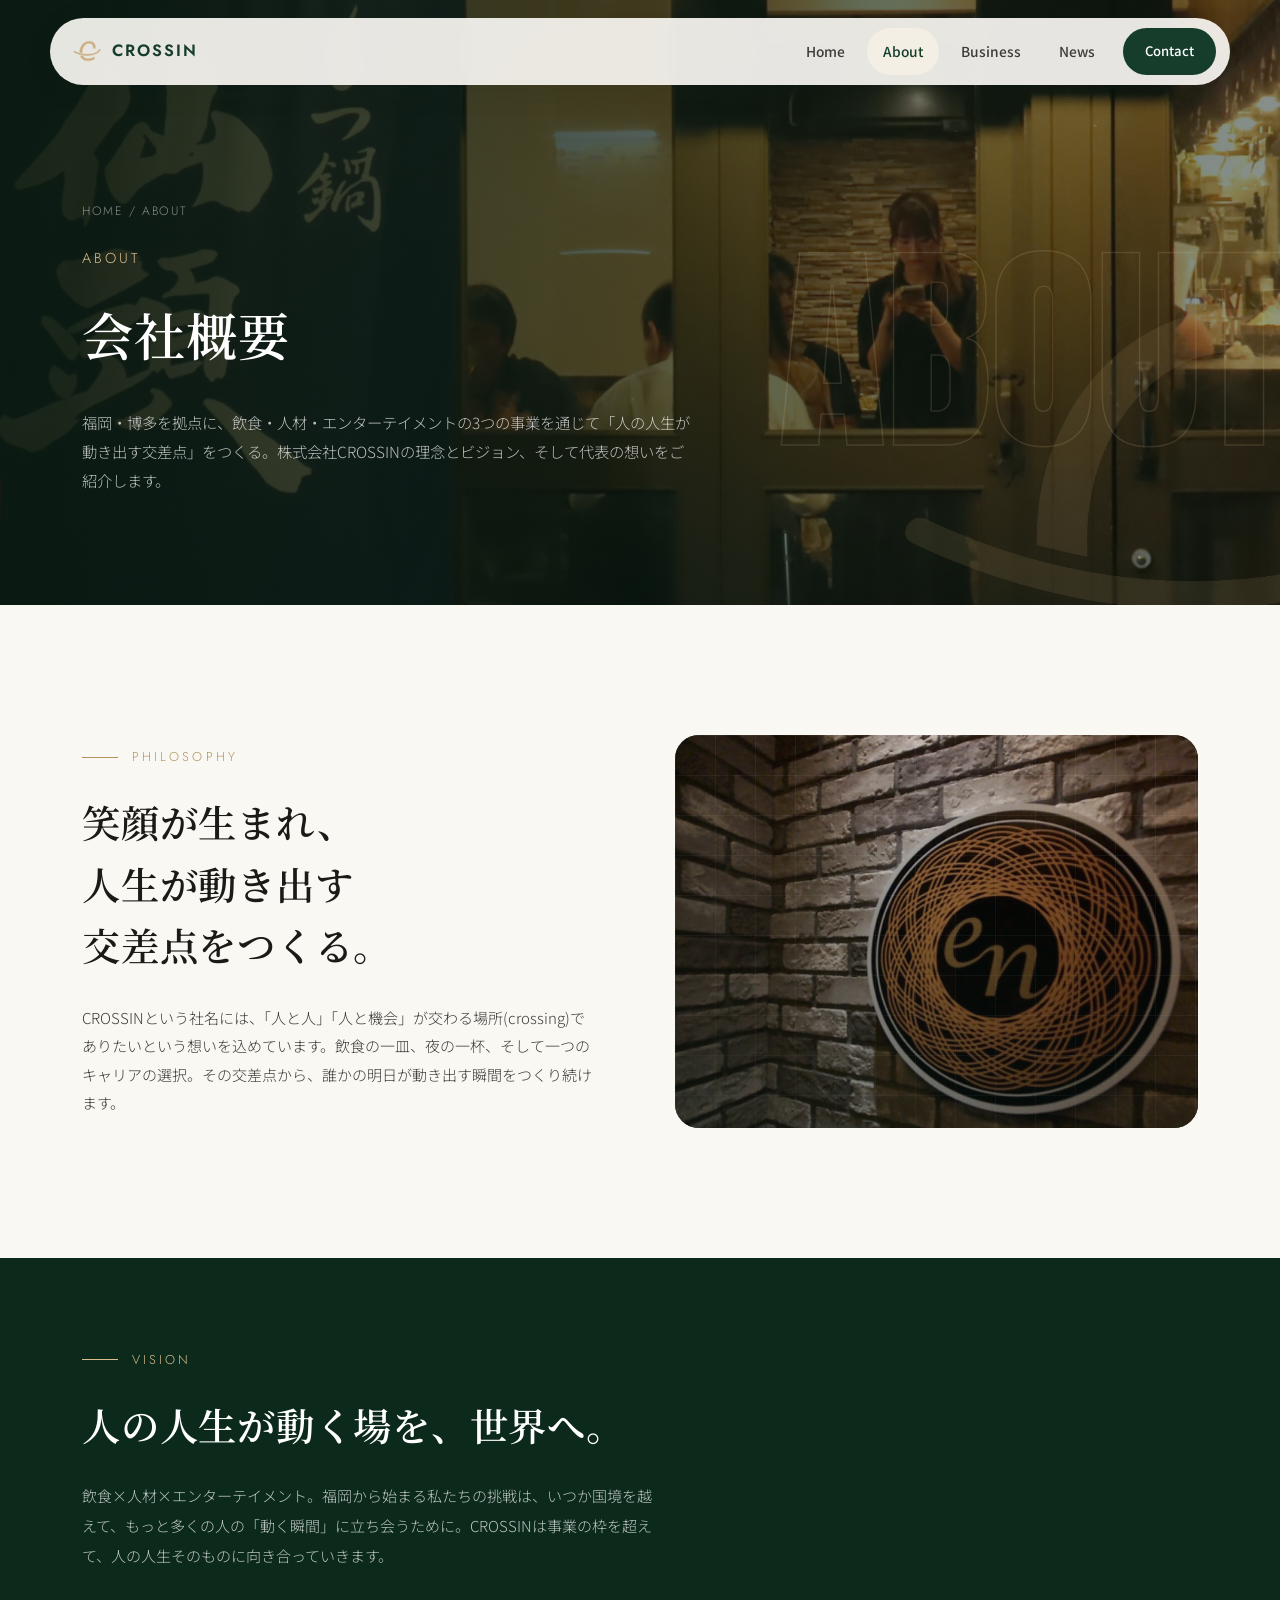
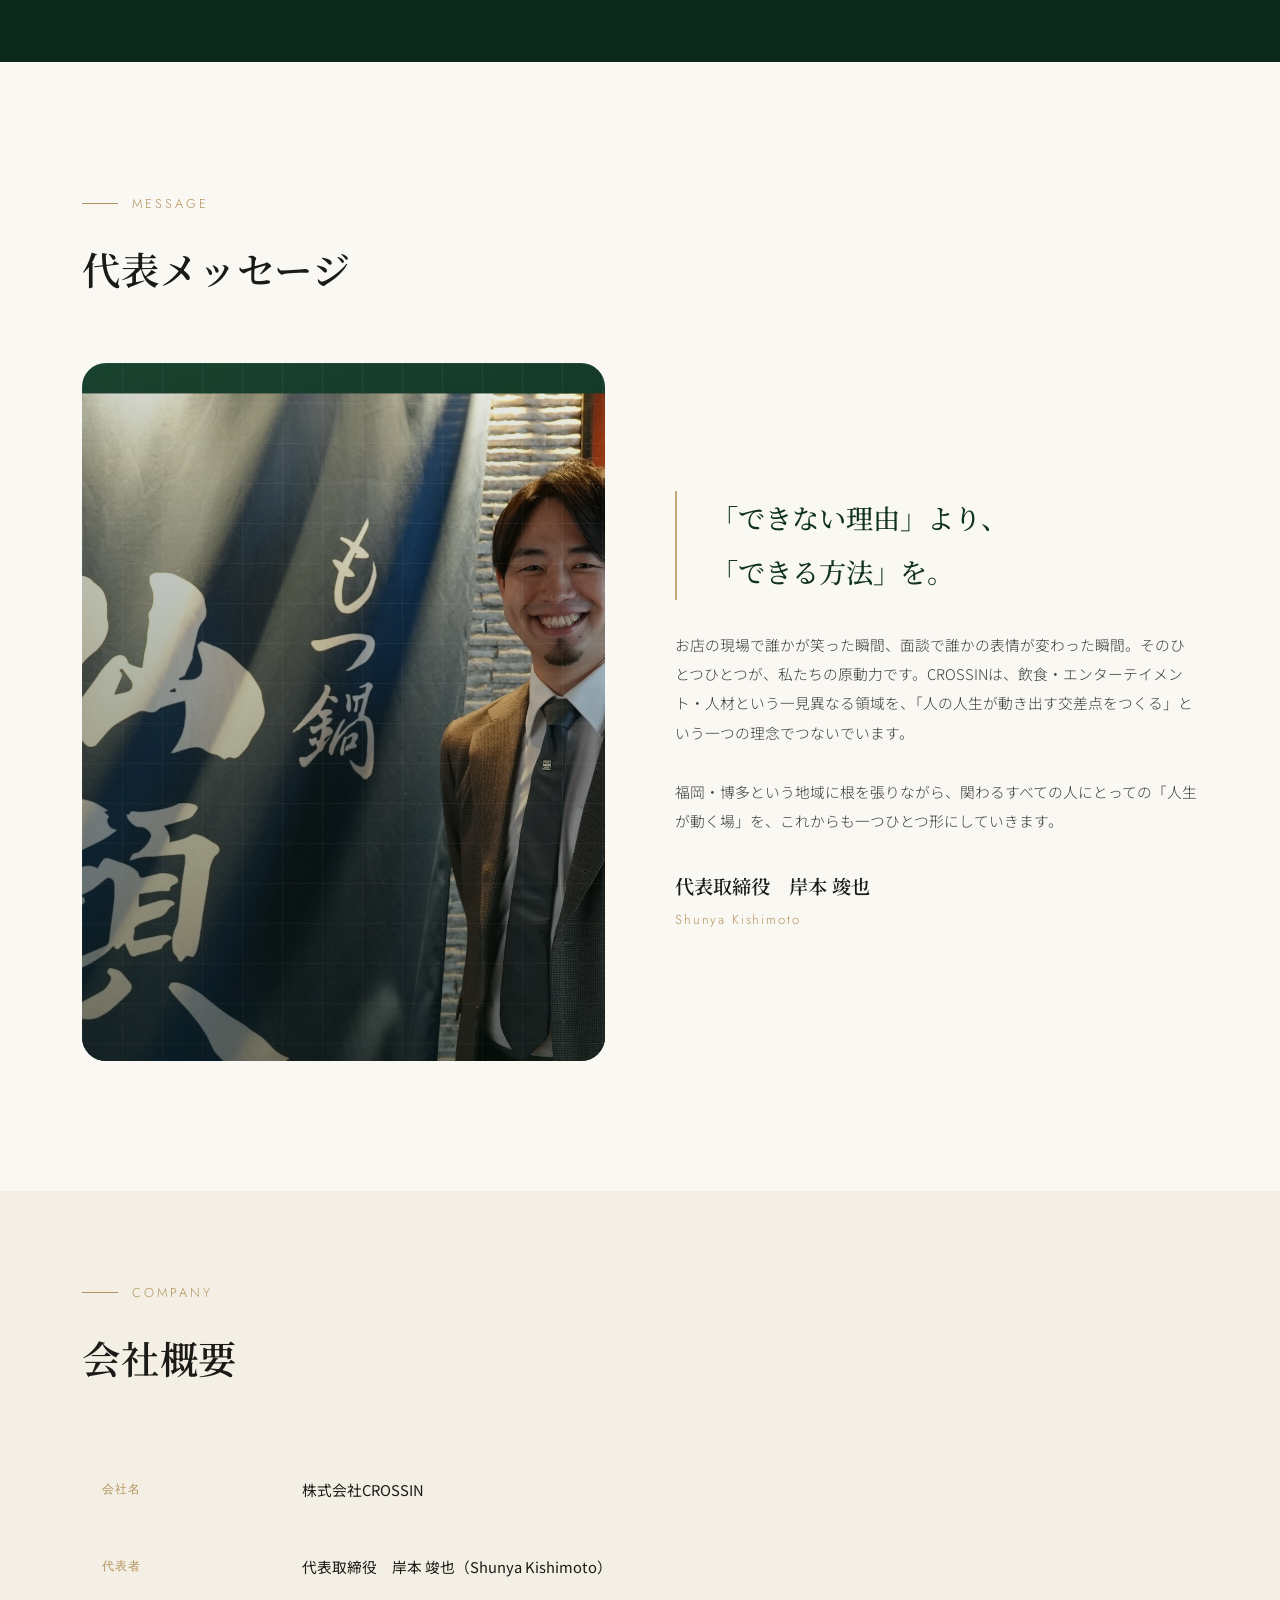
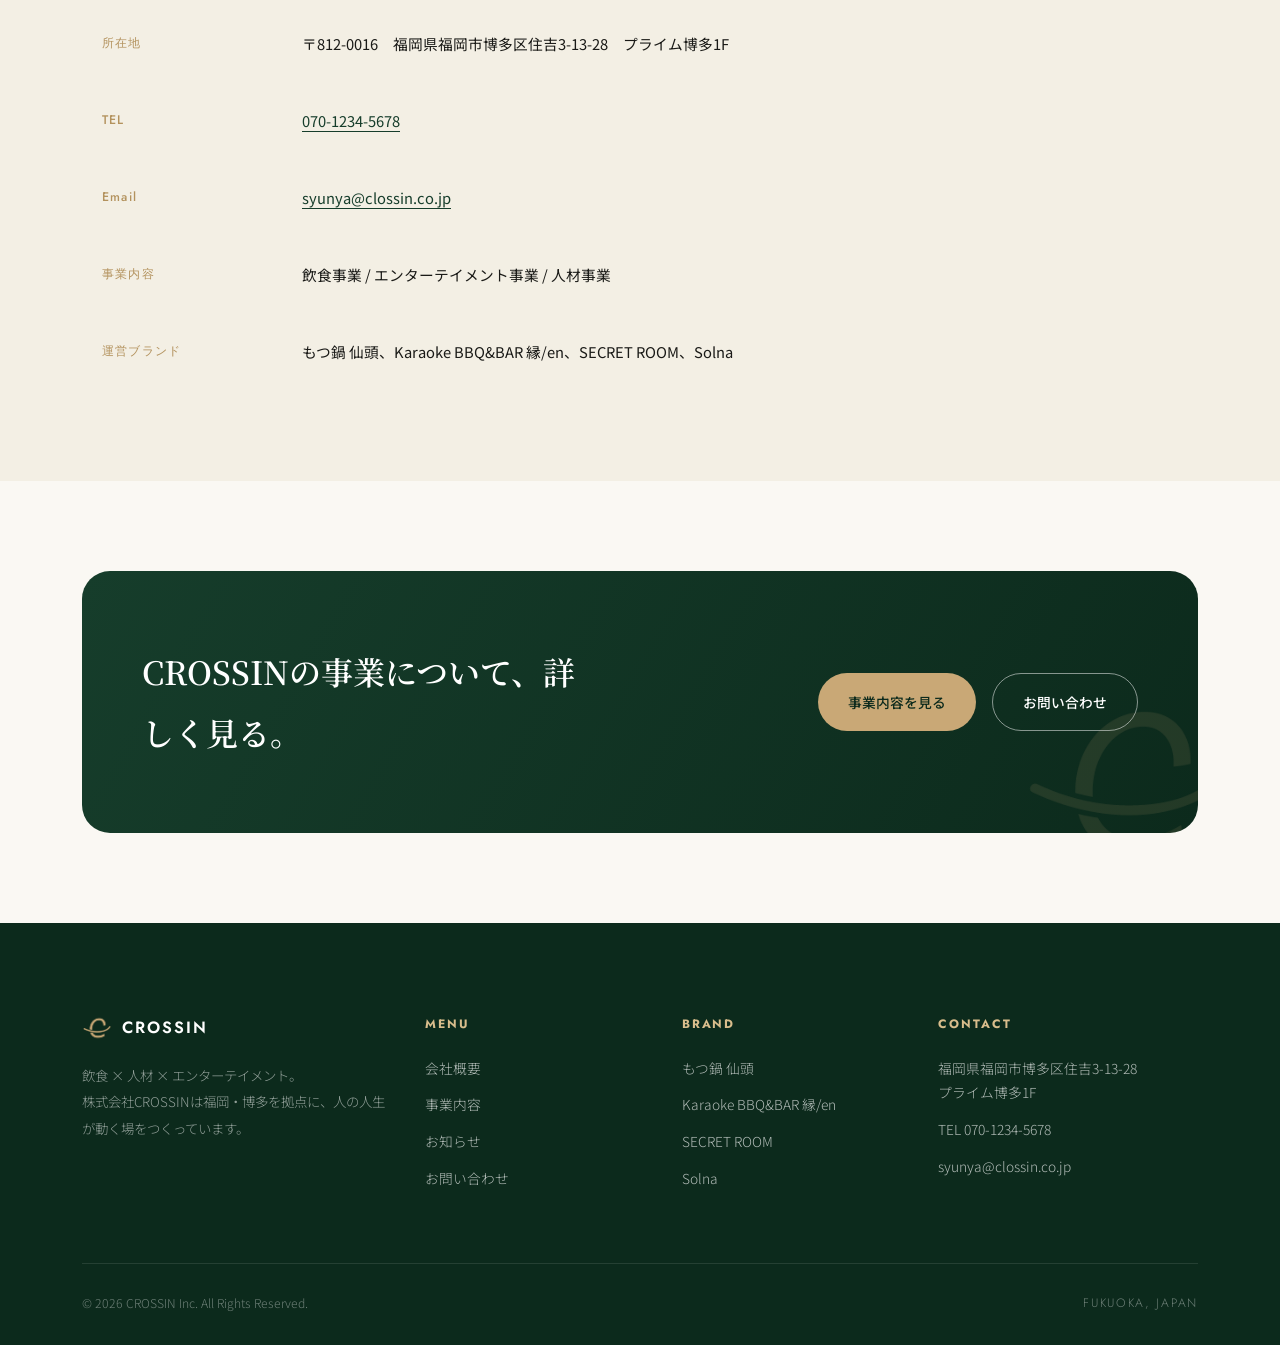
==== commit b7eaeee4: "Aboutの代表メッセージに代表の実写真を掲載 Co-Authored-By: Claude Sonnet 5 <noreply@anthropic.com>" ====
--- a/about.html
+++ b/about.html
@@ -116,8 +116,8 @@
         </div>
       </div>
       <div class="reveal reveal-delay-2" style="order:1;">
-        <div class="stat-graphic" style="aspect-ratio:3/4;">
-          <img src="images/logo-mark.png" alt="CROSSIN">
+        <div class="stat-graphic has-photo" style="aspect-ratio:3/4;" data-parallax>
+          <img src="images/photos/representative-message.jpg" alt="代表取締役 岸本竣也">
         </div>
       </div>
     </div>
--- a/css/style.css
+++ b/css/style.css
@@ -97,16 +97,19 @@
   object-fit: contain;
 }
 .preloader-mark-top {
+  z-index: 1;
   clip-path: url(#preloader-clip-top);
   transform: translateY(0) scale(1);
   transition: transform 1.4s var(--ease), opacity 1.4s var(--ease);
 }
 .preloader-mark-bottom {
+  z-index: 1;
   clip-path: url(#preloader-clip-bottom);
   transform: translateY(0) scale(1);
   transition: transform 1.4s var(--ease), opacity 1.4s var(--ease);
 }
 .preloader-mark-swoosh {
+  z-index: 2;
   clip-path: url(#preloader-clip-swoosh);
   transform: scale(1);
   transition: transform 1.4s var(--ease);
@@ -219,7 +222,7 @@
   flex-shrink: 0;
 }
 .nav-toggle span, .nav-toggle::before, .nav-toggle::after { display: none; }
-.nav-toggle .bars { position: relative; width: 16px; height: 11px; }
+.nav-toggle .bars { display: block; position: relative; width: 16px; height: 11px; }
 .nav-toggle .bars span {
   display: block !important;
   position: absolute; left: 0; width: 100%; height: 1.5px; background: var(--white);
@@ -612,6 +615,8 @@
 .brand-cell .tag { font-size: 0.72rem; color: var(--gold-600); letter-spacing: 0.1em; position: relative; z-index: 1; }
 .logo-badge-sento-pair { height: auto !important; gap: 8px; }
 .logo-badge-sento-pair img { height: 81px; width: 81px; object-fit: contain; border-radius: 10px; }
+.logo-badge-img { height: auto !important; }
+.logo-badge-img img { height: 81px; width: 81px; object-fit: contain; }
 
 /* ---------- News ---------- */
 .news-list { border-top: 1px solid var(--cream-100); }
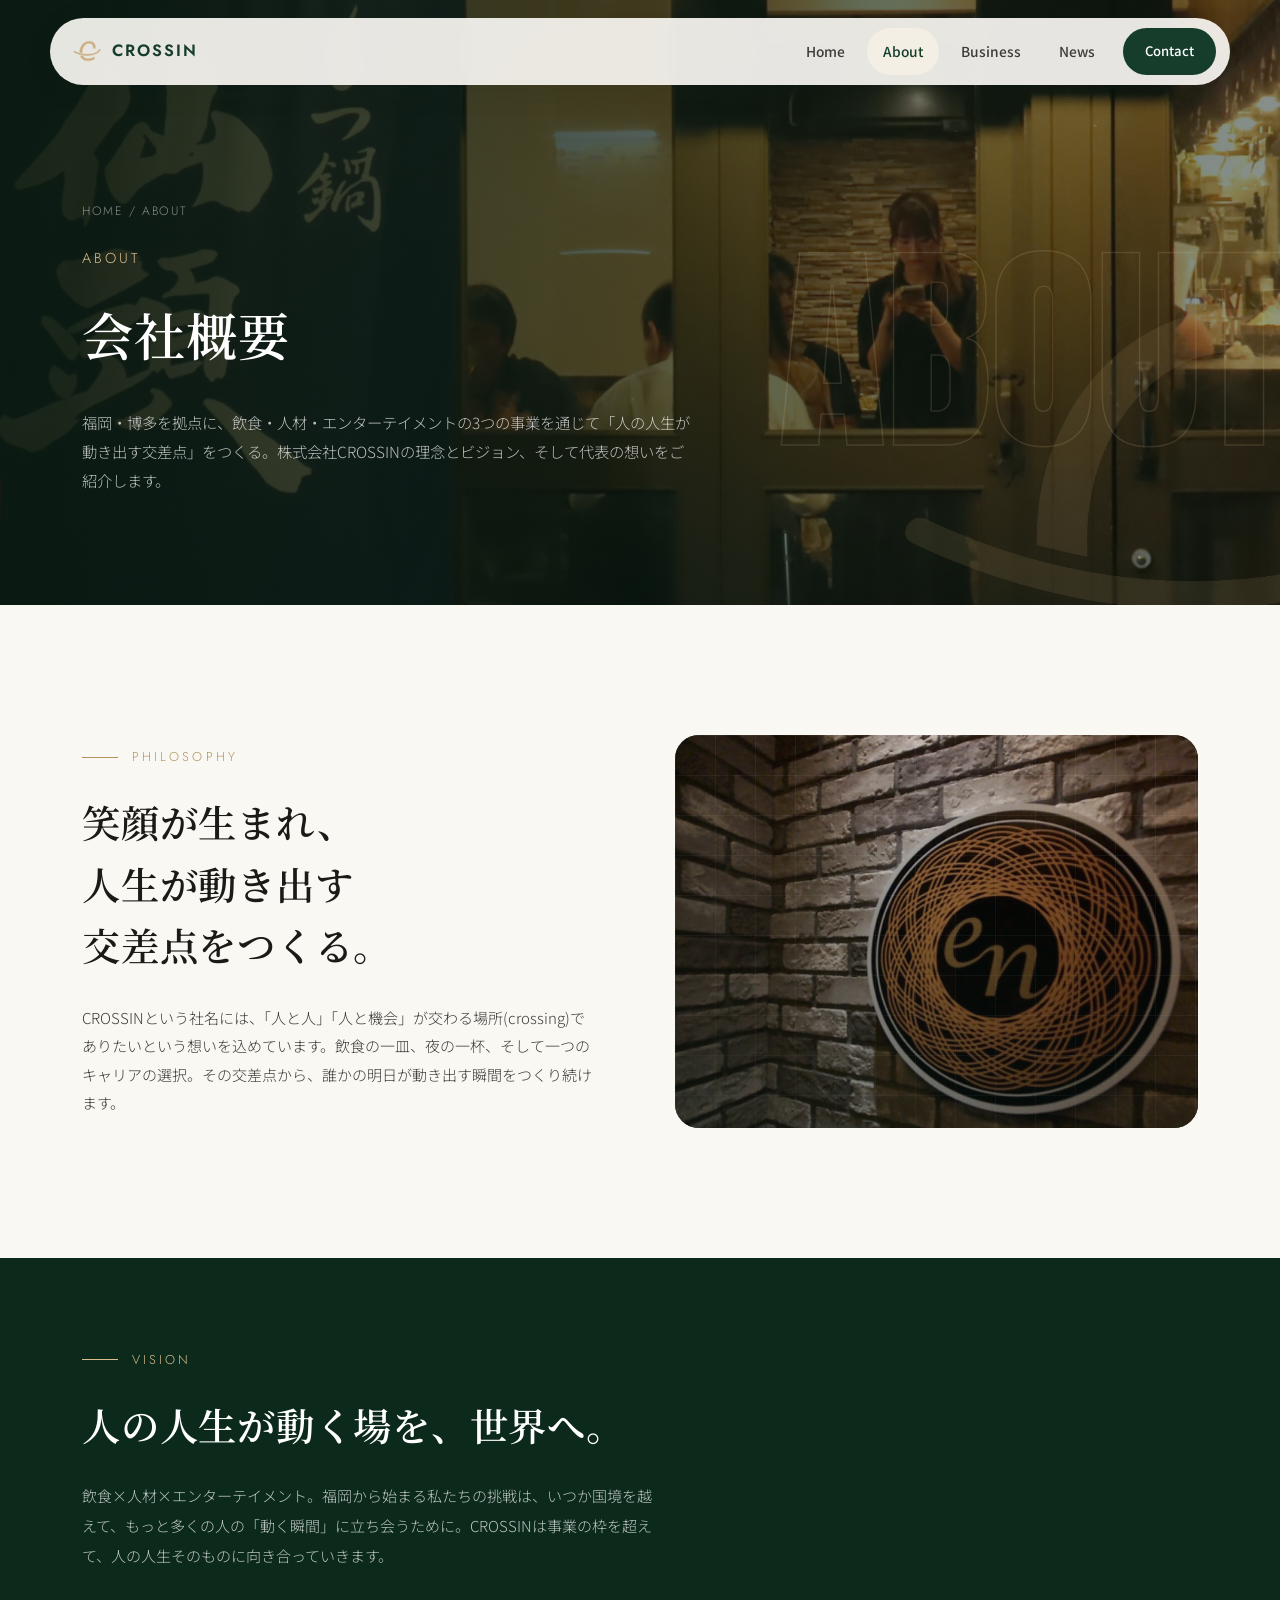
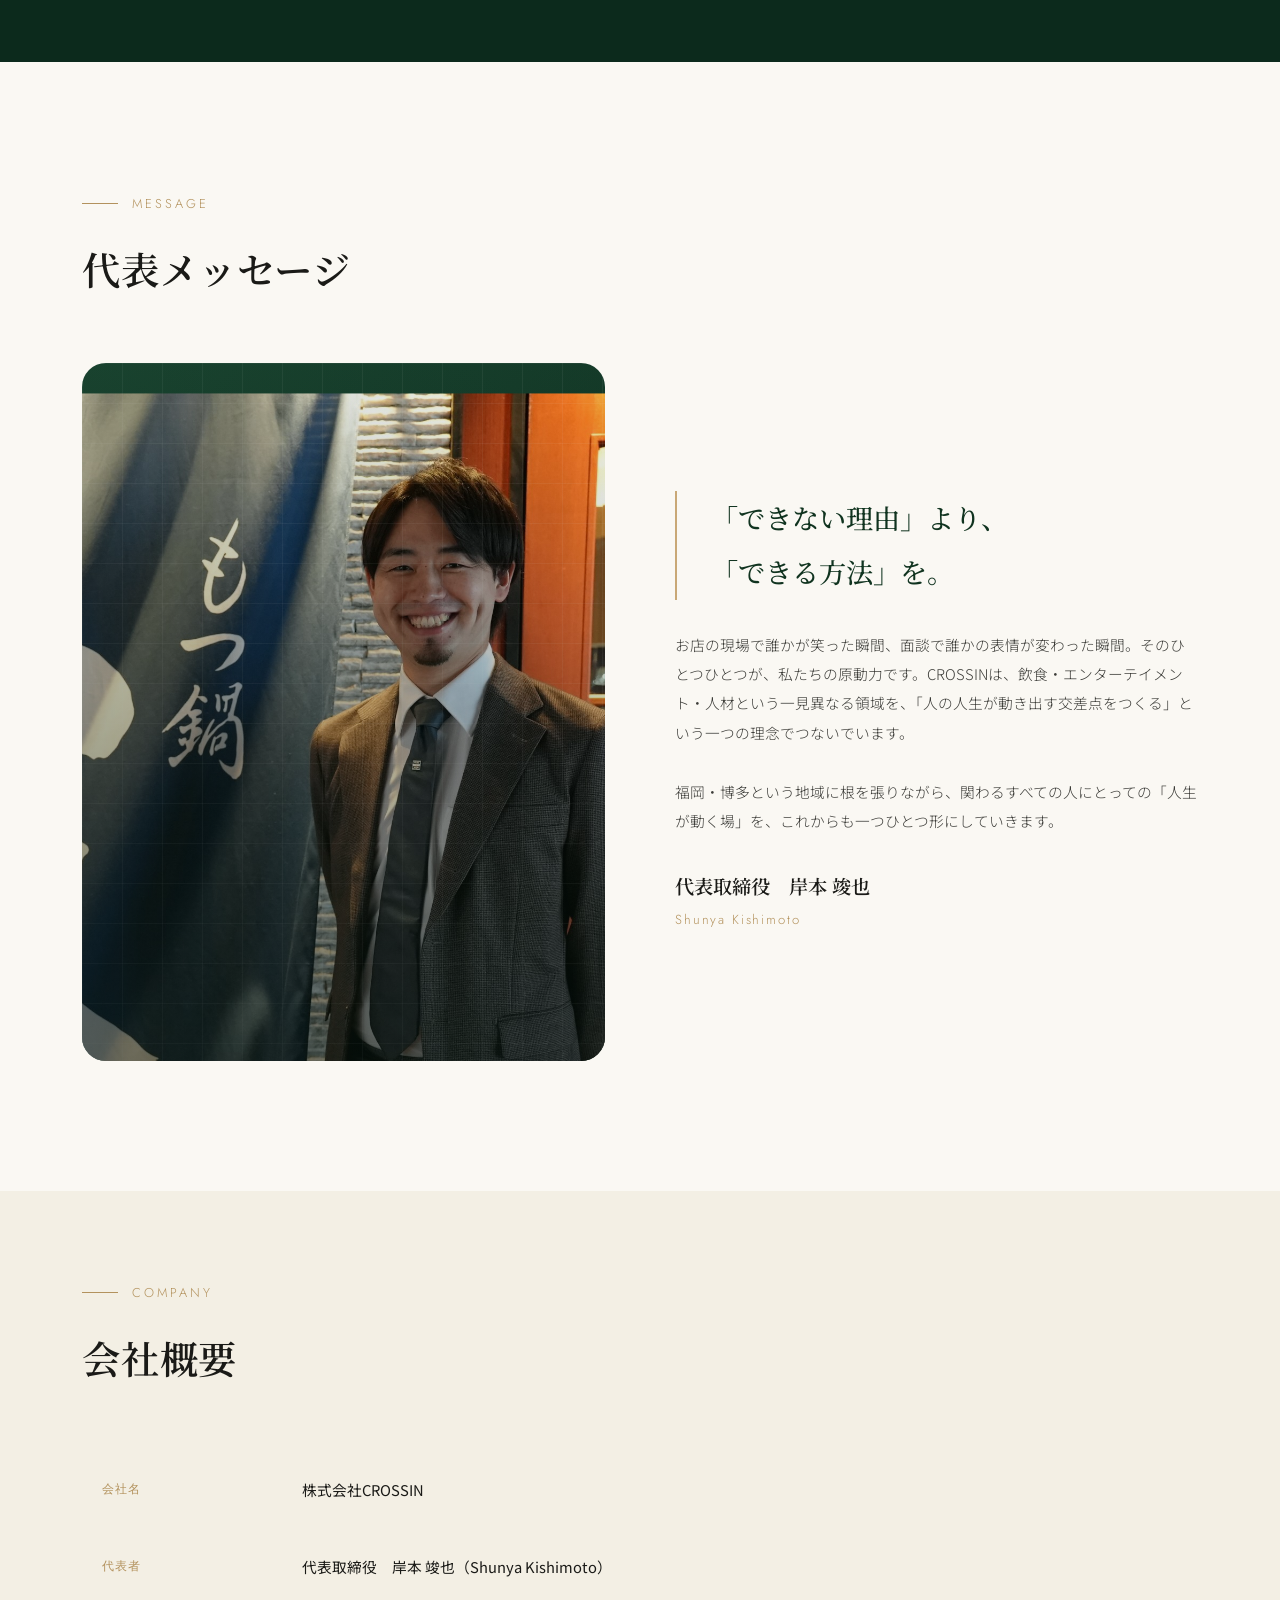
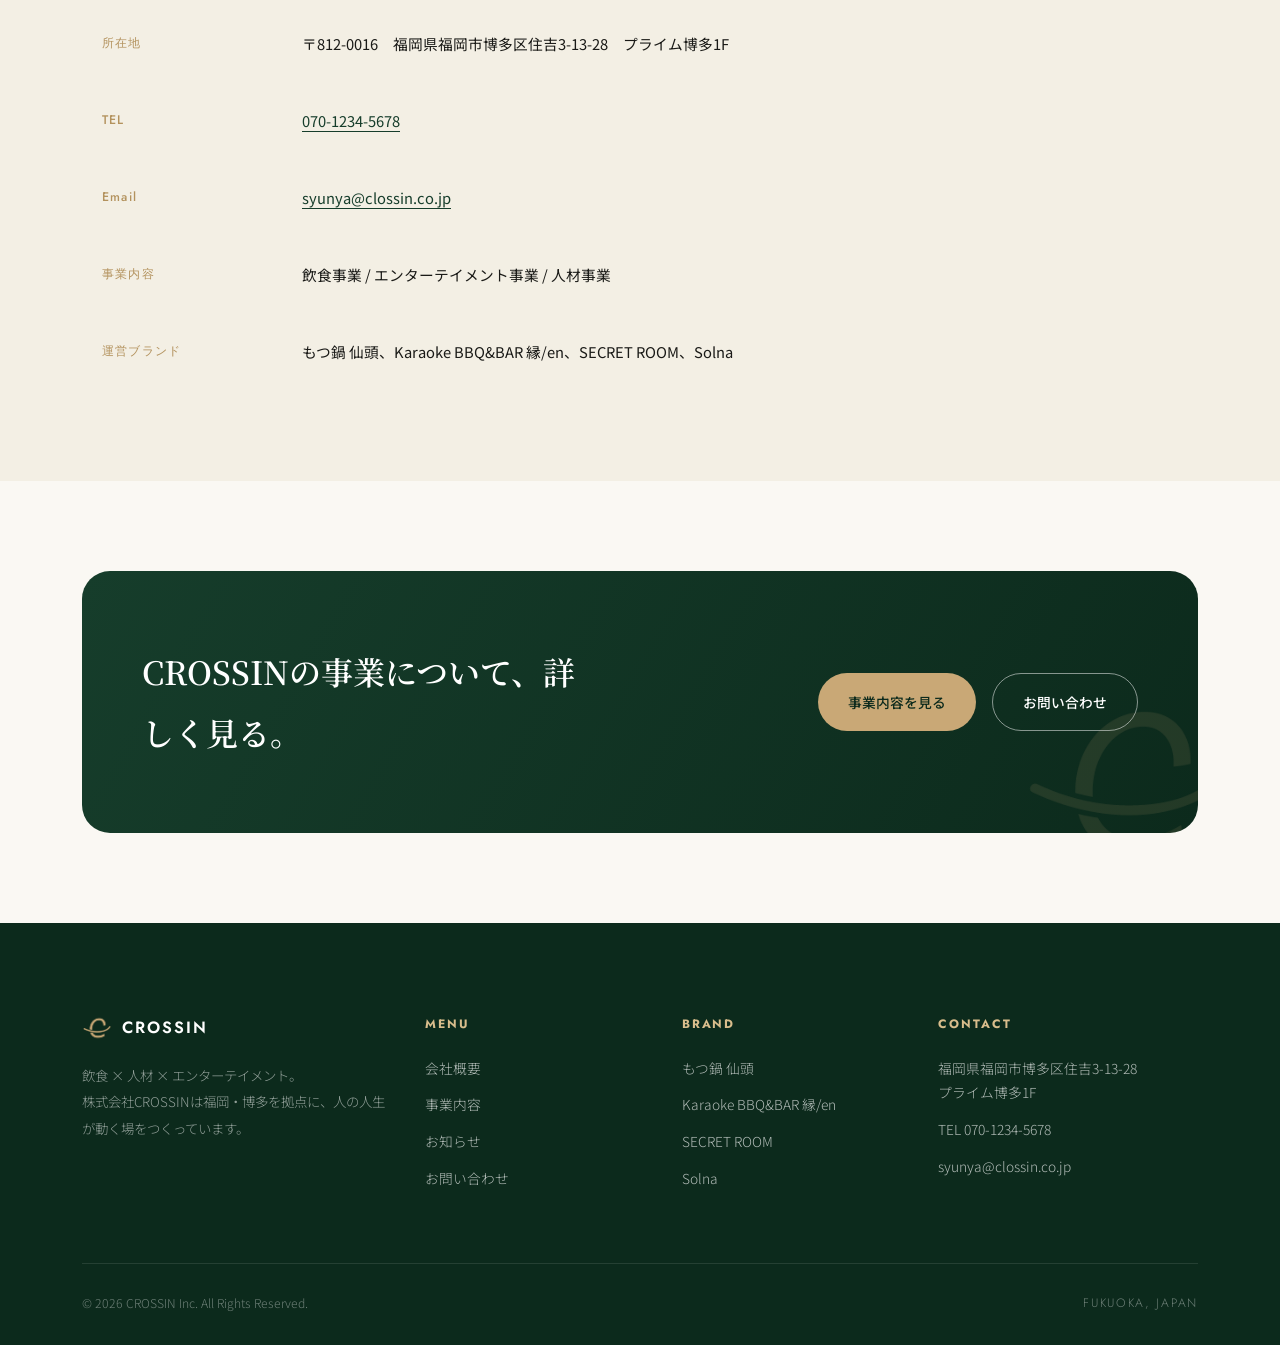
==== commit 7dad384a: "代表メッセージの写真のトリミング位置を調整し人物を中央に配置 Co-Authored-By: Claude Sonnet 5 <noreply@anthropic.com>" ====
--- a/about.html
+++ b/about.html
@@ -117,7 +117,7 @@
       </div>
       <div class="reveal reveal-delay-2" style="order:1;">
         <div class="stat-graphic has-photo" style="aspect-ratio:3/4;" data-parallax>
-          <img src="images/photos/representative-message.jpg" alt="代表取締役 岸本竣也">
+          <img src="images/photos/representative-message.jpg" alt="代表取締役 岸本竣也" style="object-position: 78% 25%;">
         </div>
       </div>
     </div>
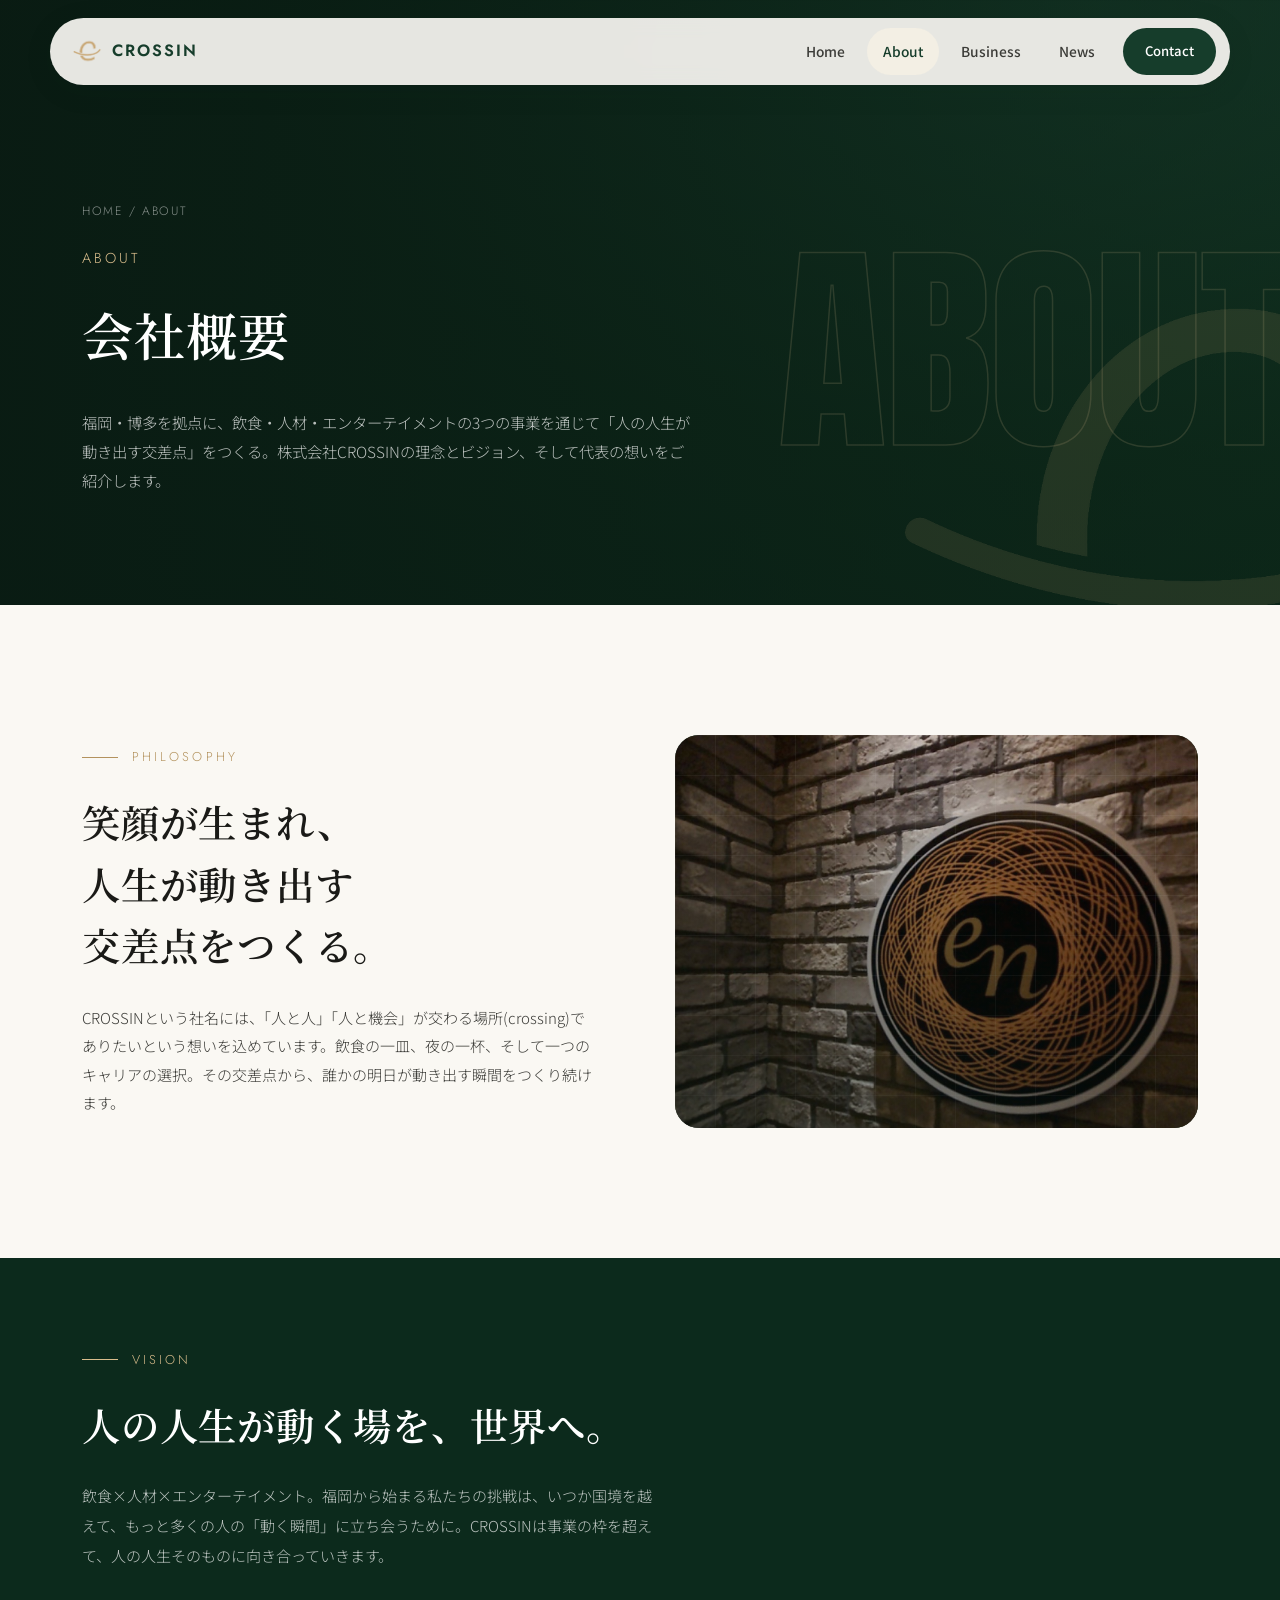
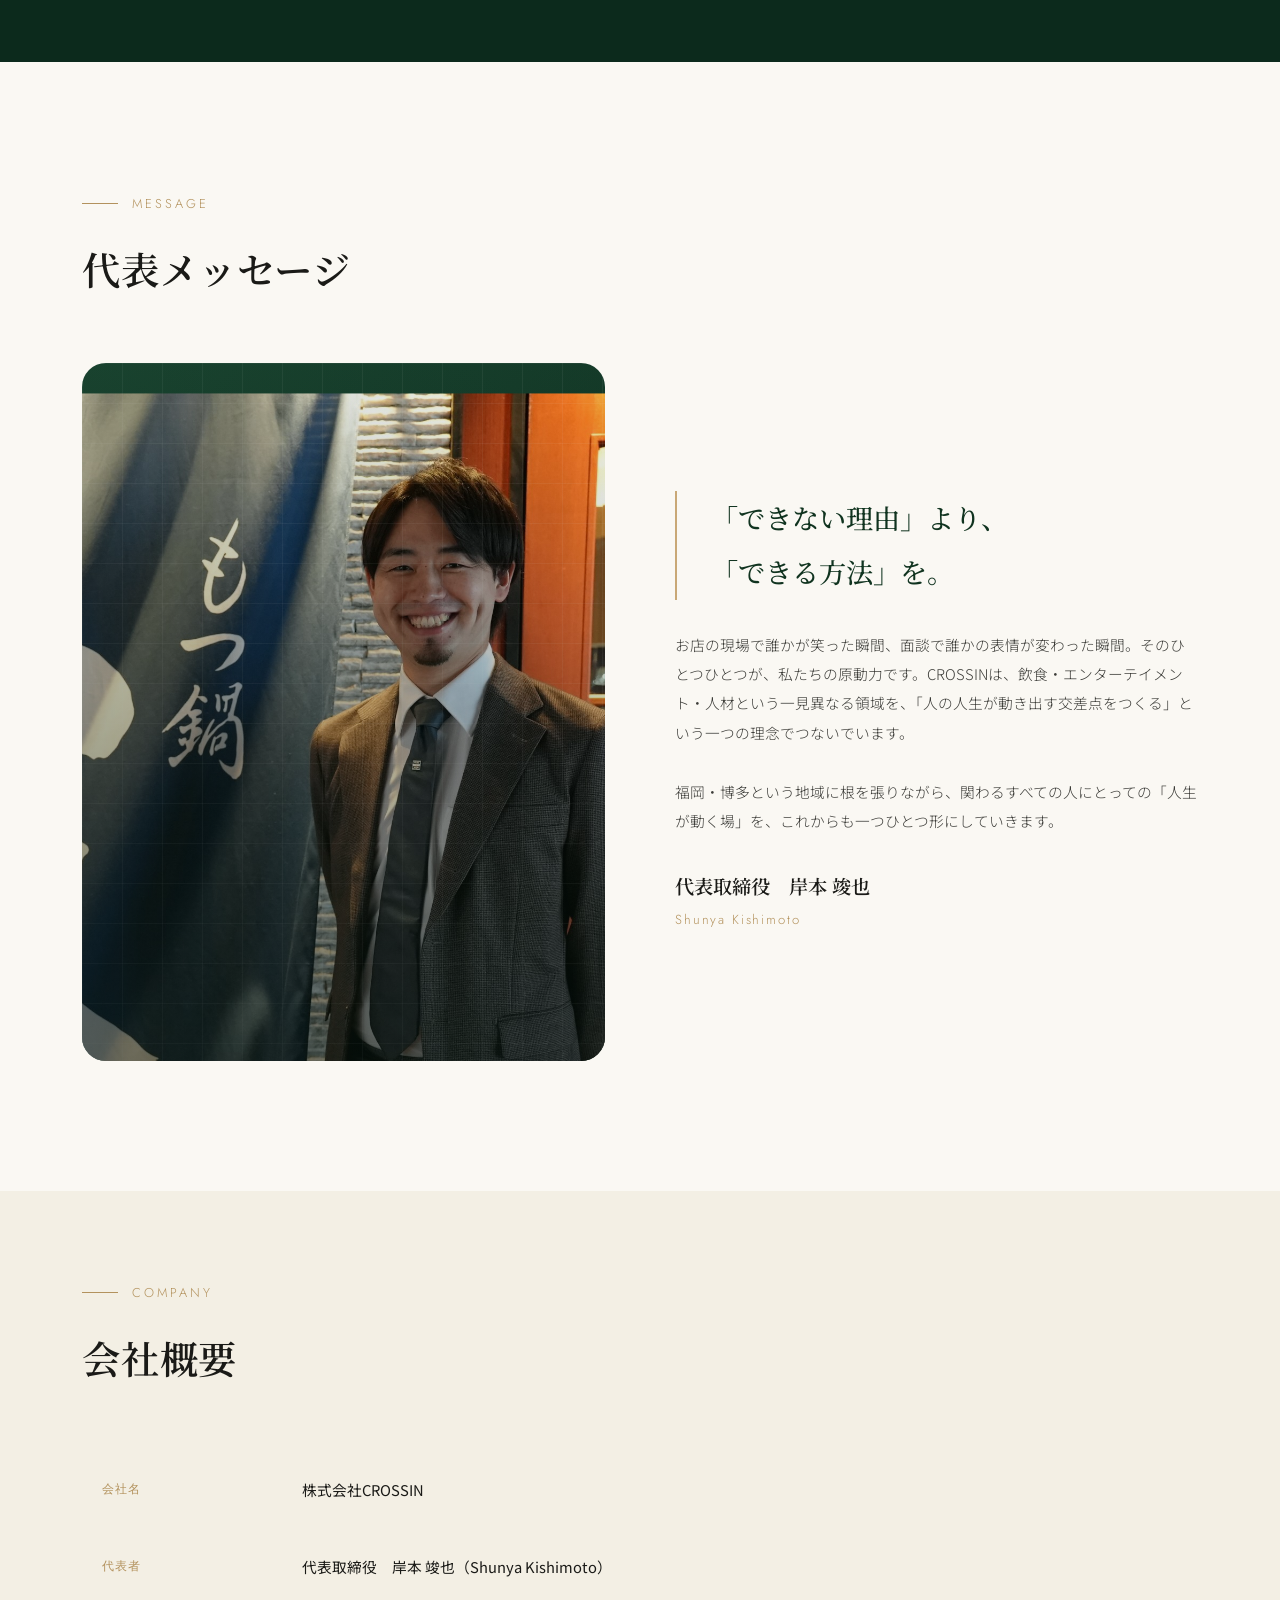
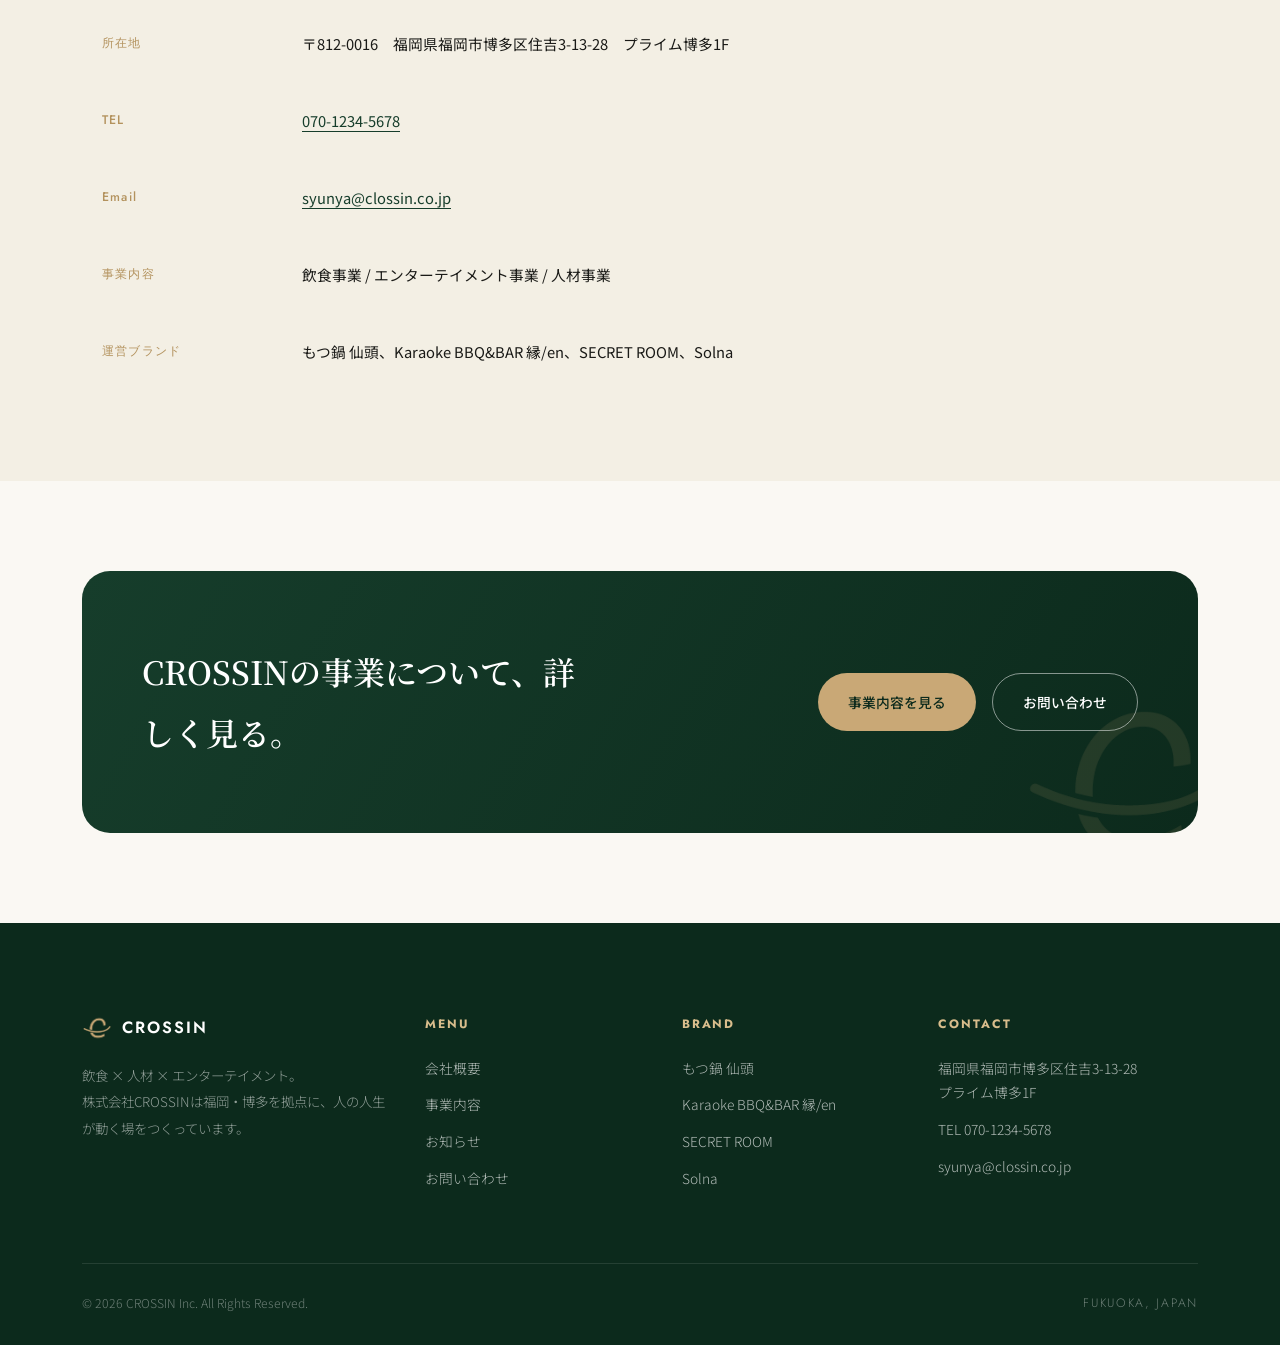
==== commit 9c3e24cd: "全ページのページヘッダーにHomeと同じ自動画像切り替えアニメーションを適用 Co-Authored-By: Claude Sonnet 5 <noreply@anthropic.com>" ====
--- a/about.html
+++ b/about.html
@@ -61,7 +61,12 @@
   </div>
 </header>
 
-<section class="page-hero has-photo" style="background-image:url('images/photos/sento-entrance.jpg')">
+<section class="page-hero has-photo">
+  <div class="hero-slides">
+    <div class="hero-slide" style="background-image:url('images/photos/sento-entrance.jpg')"></div>
+    <div class="hero-slide" style="background-image:url('images/photos/en-counter.jpg')"></div>
+    <div class="hero-slide" style="background-image:url('images/photos/secretroom-ambience.jpg')"></div>
+  </div>
   <p class="hero-wordmark" aria-hidden="true">ABOUT</p>
   <div class="hero-mark">
     <img src="images/logo-mark.png" alt="CROSSIN">
--- a/css/style.css
+++ b/css/style.css
@@ -281,7 +281,7 @@
   background-size: cover;
   background-position: center 30%;
   opacity: 0;
-  animation: heroSlideFade 42s infinite;
+  animation: heroSlideFade 63s infinite;
 }
 .hero-slide:nth-child(1) { animation-delay: 0s; }
 .hero-slide:nth-child(2) { animation-delay: -7s; }
@@ -289,16 +289,30 @@
 .hero-slide:nth-child(4) { animation-delay: -21s; }
 .hero-slide:nth-child(5) { animation-delay: -28s; }
 .hero-slide:nth-child(6) { animation-delay: -35s; }
+.hero-slide:nth-child(7) { animation-delay: -42s; }
+.hero-slide:nth-child(8) { animation-delay: -49s; }
+.hero-slide:nth-child(9) { animation-delay: -56s; }
 @keyframes heroSlideFade {
   0% { opacity: 0; }
-  2% { opacity: 1; }
-  14% { opacity: 1; }
-  16.5% { opacity: 0; }
+  1.3% { opacity: 1; }
+  9.3% { opacity: 1; }
+  11% { opacity: 0; }
   100% { opacity: 0; }
 }
 @media (prefers-reduced-motion: reduce) {
   .hero-slide { animation: none; opacity: 0; }
   .hero-slide:first-child { opacity: 1; }
+}
+.page-hero .hero-slide { animation: heroSlideFadeShort 21s infinite; }
+.page-hero .hero-slide:nth-child(1) { animation-delay: 0s; }
+.page-hero .hero-slide:nth-child(2) { animation-delay: -7s; }
+.page-hero .hero-slide:nth-child(3) { animation-delay: -14s; }
+@keyframes heroSlideFadeShort {
+  0% { opacity: 0; }
+  4% { opacity: 1; }
+  28% { opacity: 1; }
+  33% { opacity: 0; }
+  100% { opacity: 0; }
 }
 .hero.has-photo::before {
   content: "";
@@ -679,12 +693,13 @@
   background-size: cover;
   background-position: center;
 }
+.page-hero .hero-slides { z-index: 0; }
 .page-hero.has-photo::before {
   content: "";
-  position: absolute; inset: 0; z-index: 0;
+  position: absolute; inset: 0; z-index: 1;
   background: linear-gradient(100deg, rgba(9,26,18,.94) 0%, rgba(9,26,18,.72) 45%, rgba(9,26,18,.45) 100%);
 }
-.page-hero .wrap { position: relative; z-index: 1; }
+.page-hero .wrap { position: relative; z-index: 2; }
 .page-hero .hero-mark { right: -18vw; width: 50vw; opacity: .12; }
 .page-hero .hero-wordmark {
   left: auto; right: -0.03em; top: 58%; transform: translateY(-50%);
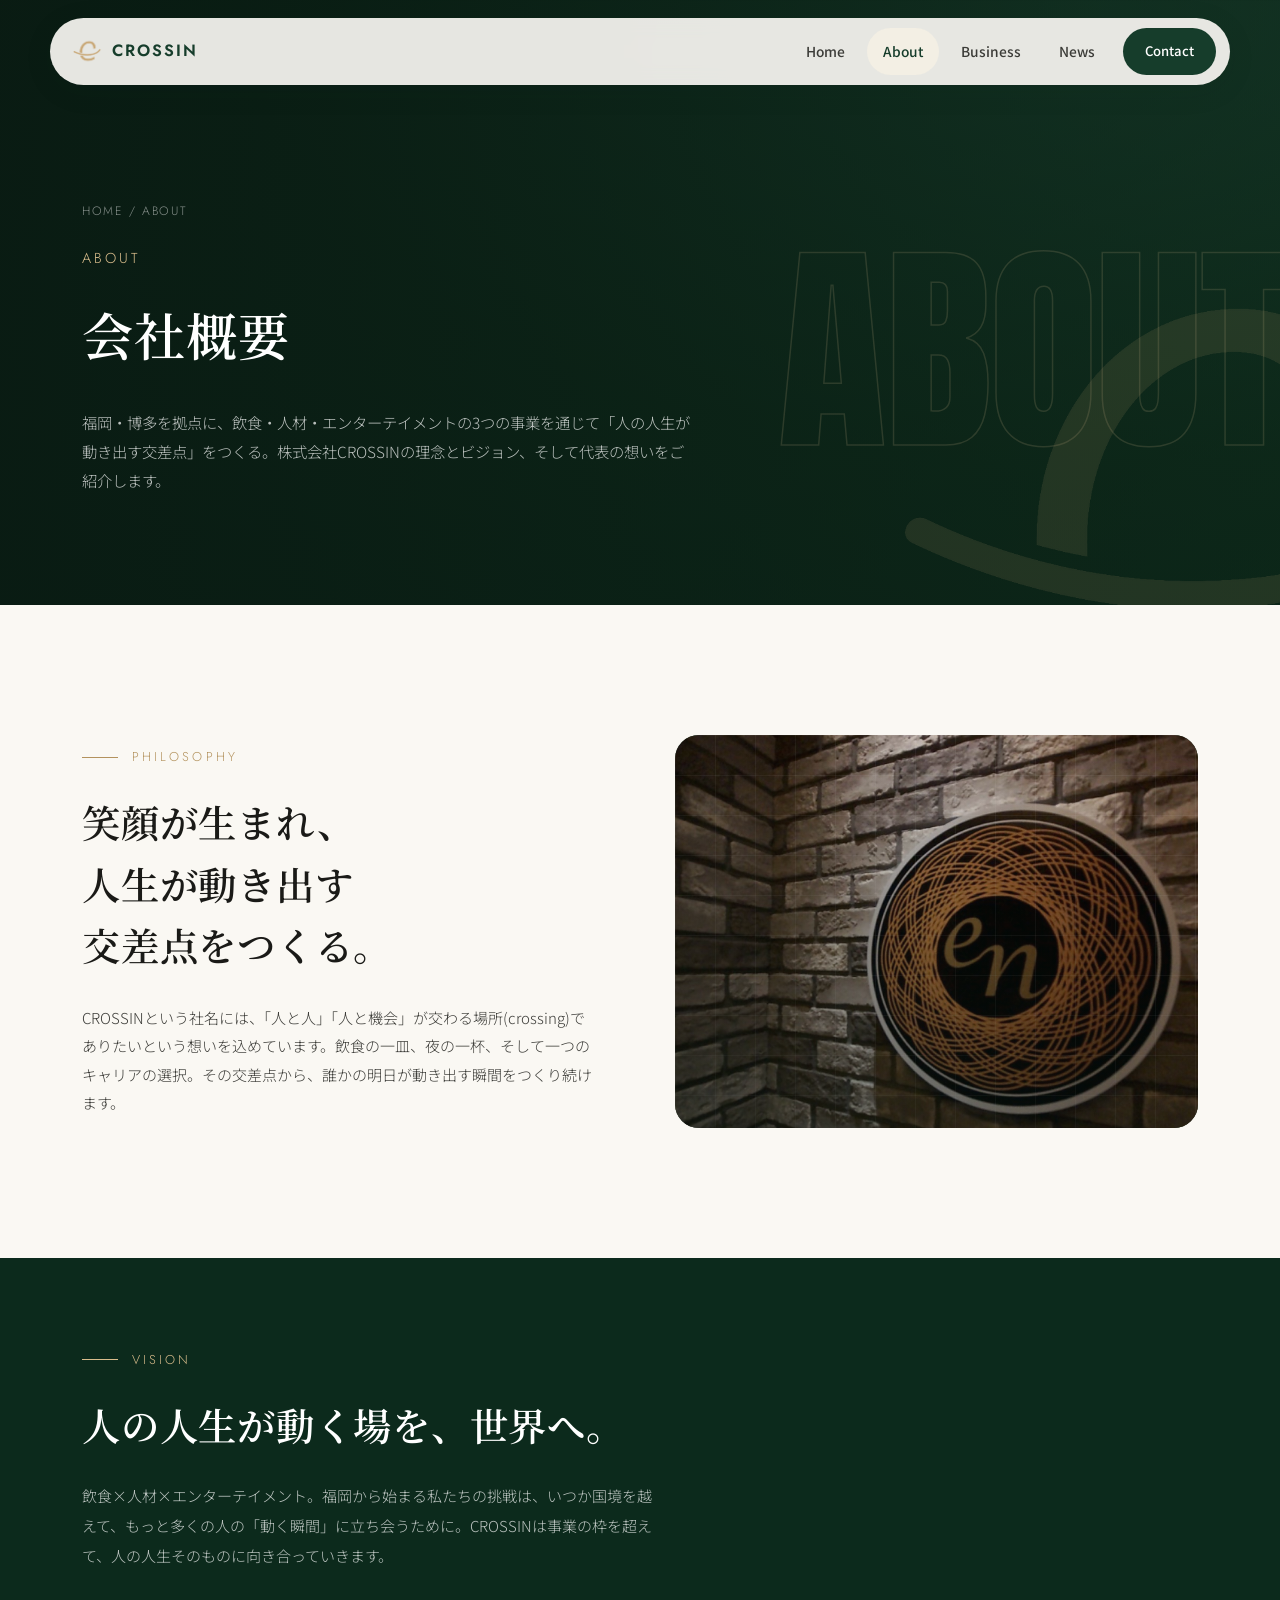
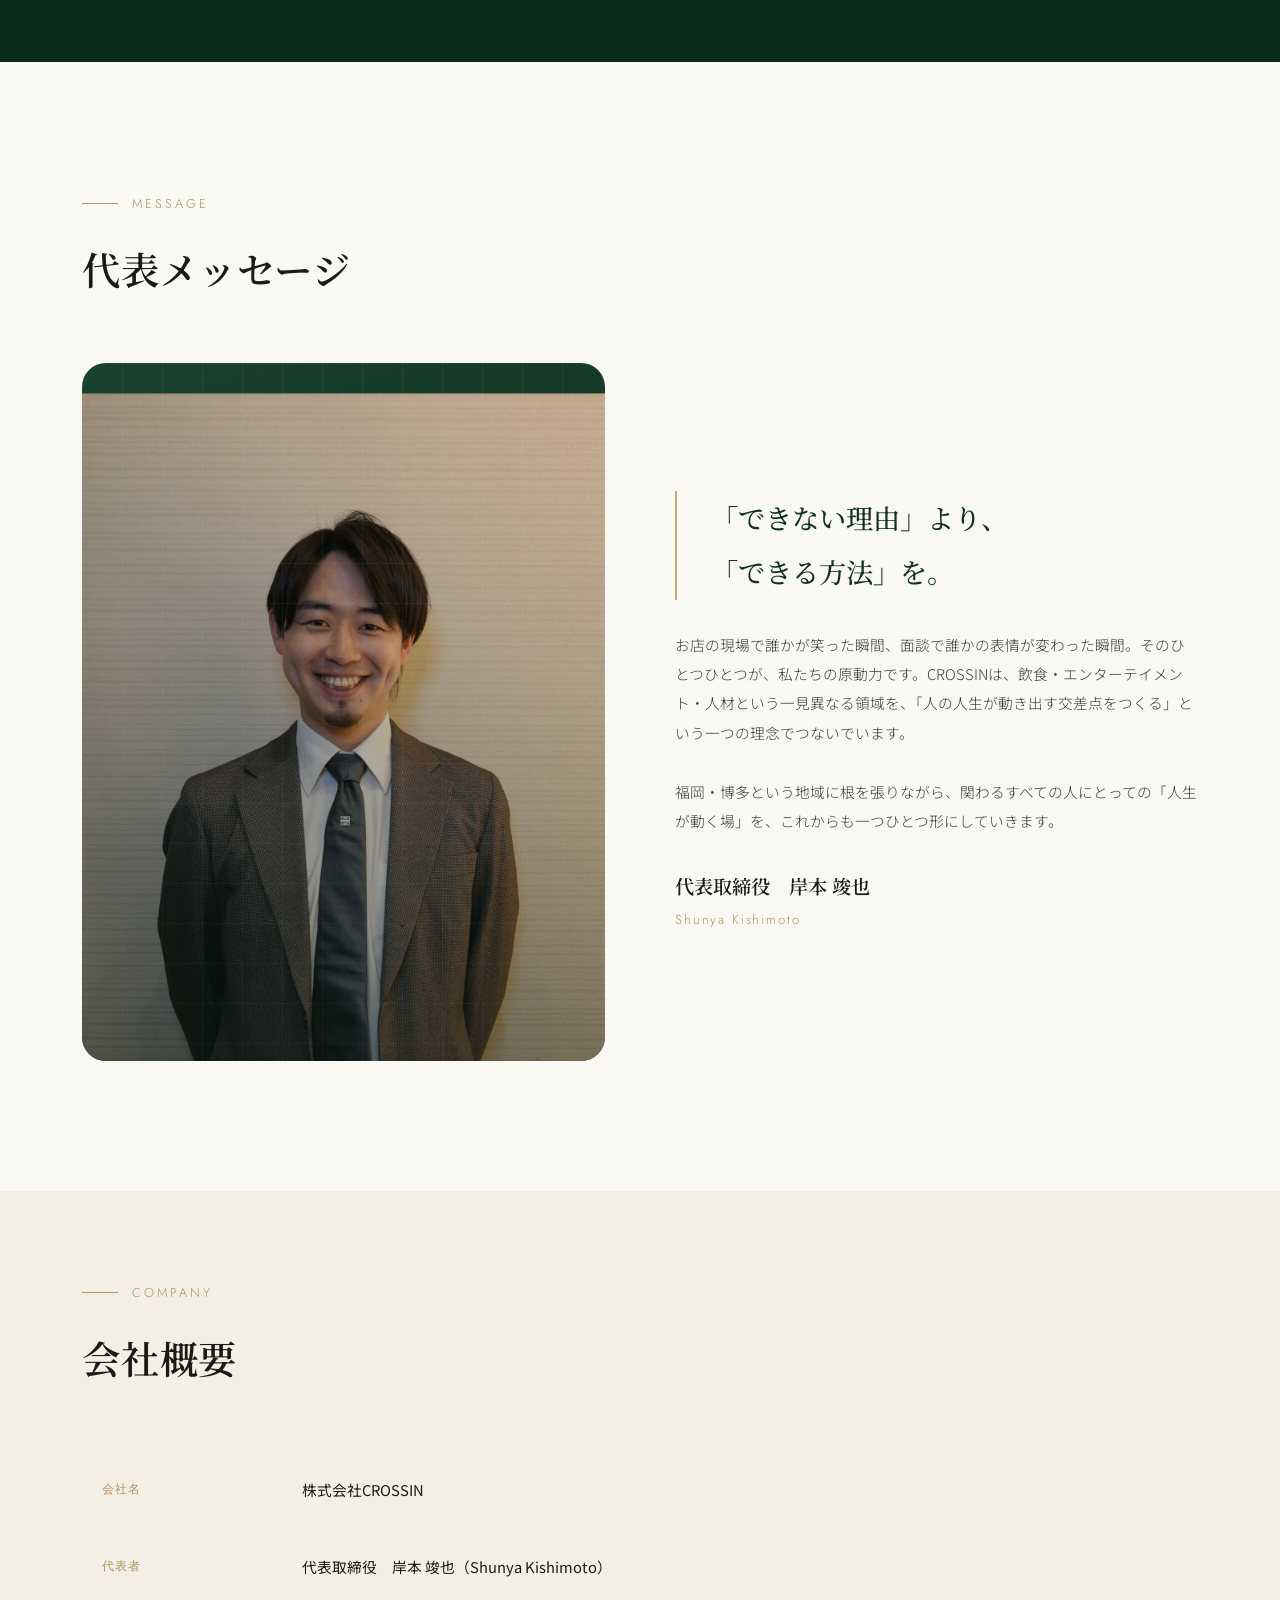
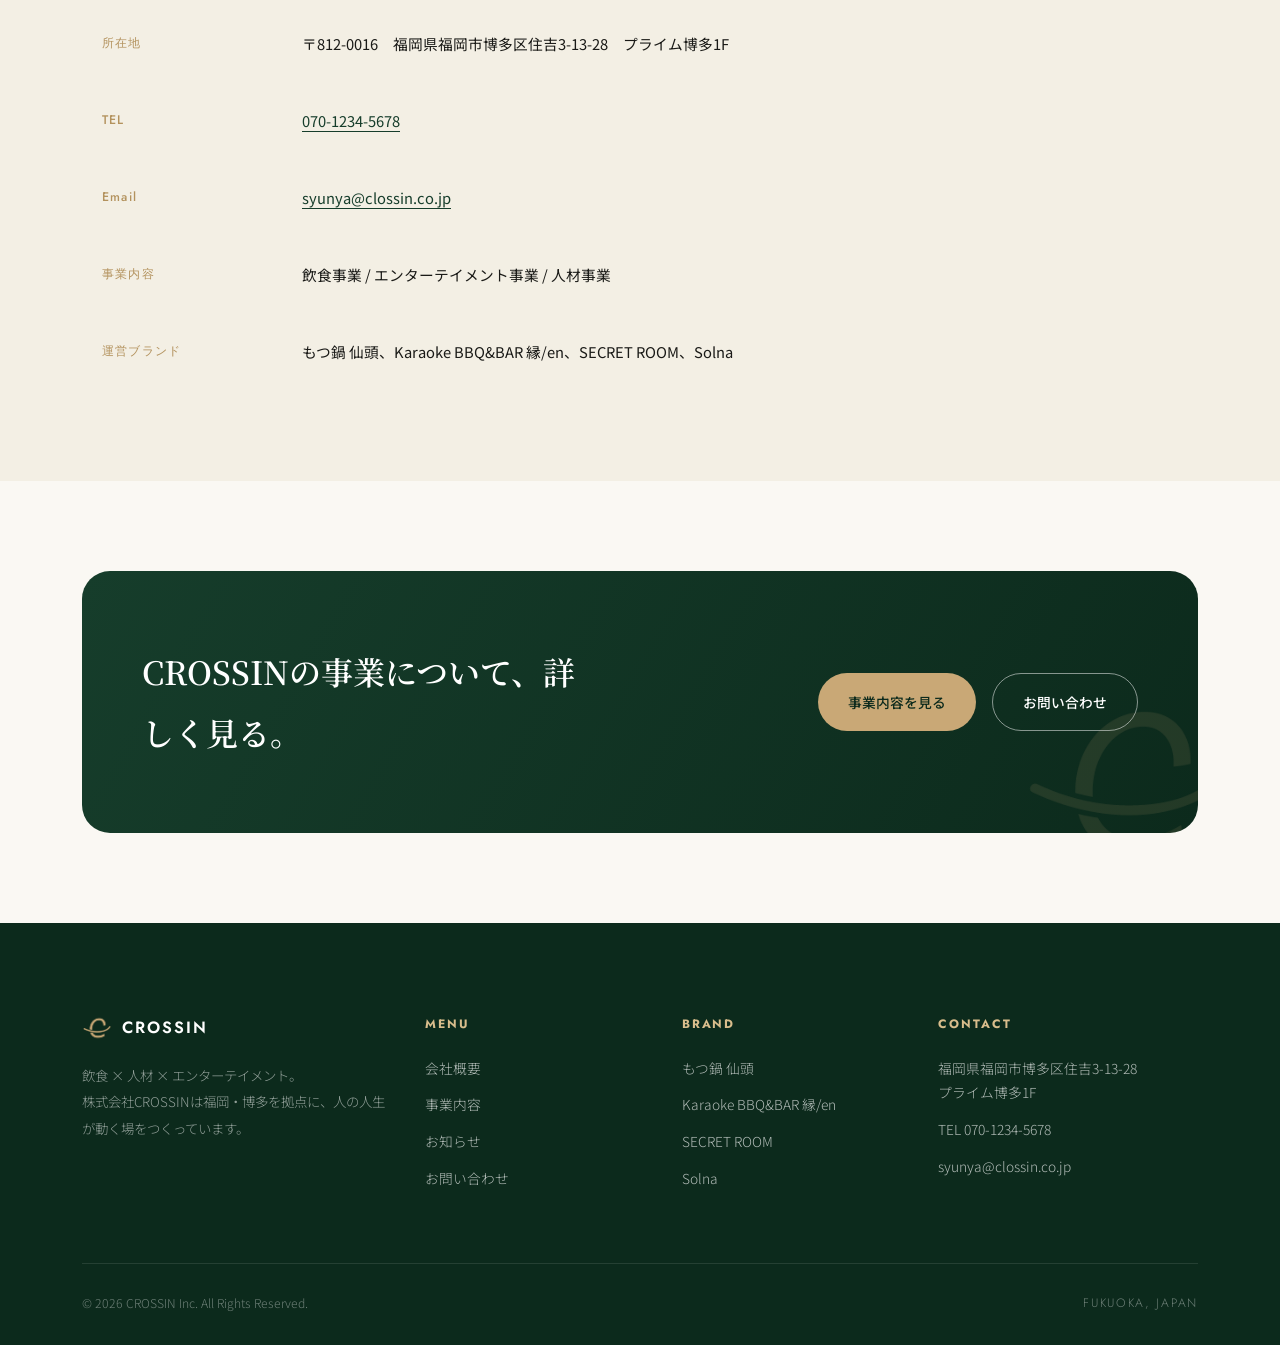
==== commit dac5ea24: "Aboutの代表写真を新しいポートレートに差し替え Co-Authored-By: Claude Sonnet 5.5 <noreply@anthropic.com>" ====
--- a/about.html
+++ b/about.html
@@ -16,13 +16,13 @@
       <svg width="0" height="0" style="position:absolute" aria-hidden="true">
         <defs>
           <clipPath id="preloader-clip-top" clipPathUnits="objectBoundingBox">
-            <path d="M0,0 L1,0 L1,0.452 L0.944,0.452 L0.936,0.442 L0.93,0.439 L0.916,0.439 L0.906,0.446 L0.884,0.477 L0.858,0.503 L0.832,0.523 L0.79,0.547 L0.75,0.564 L0.698,0.58 L0.618,0.595 L0.562,0.6 L0.488,0.602 L0.446,0.6 L0.39,0.595 L0.328,0.585 L0.266,0.571 L0.212,0.555 L0.166,0.539 L0.078,0.502 L0.064,0.507 L0.056,0.517 L0,0.517 Z"/>
+            <path d="M0,0 L1,0 L1,0.448 L0.946,0.448 L0.936,0.435 L0.924,0.431 L0.916,0.432 L0.906,0.439 L0.888,0.465 L0.858,0.496 L0.826,0.52 L0.782,0.544 L0.718,0.568 L0.682,0.577 L0.64,0.585 L0.572,0.593 L0.486,0.595 L0.436,0.593 L0.366,0.585 L0.316,0.576 L0.25,0.56 L0.19,0.541 L0.15,0.526 L0.082,0.496 L0.072,0.496 L0.064,0.5 L0.056,0.51 L0.054,0.517 L0,0.517 Z"/>
           </clipPath>
           <clipPath id="preloader-clip-swoosh" clipPathUnits="objectBoundingBox">
-            <path d="M0,0.517 L0.056,0.517 L0.064,0.507 L0.078,0.502 L0.166,0.539 L0.212,0.555 L0.266,0.571 L0.328,0.585 L0.39,0.595 L0.446,0.6 L0.488,0.602 L0.562,0.6 L0.618,0.595 L0.698,0.58 L0.75,0.564 L0.79,0.547 L0.832,0.523 L0.858,0.503 L0.884,0.477 L0.906,0.446 L0.916,0.439 L0.93,0.439 L0.936,0.442 L0.944,0.452 L1,0.452 L1,0.466 L0.944,0.466 L0.914,0.507 L0.876,0.542 L0.83,0.572 L0.774,0.598 L0.722,0.616 L0.666,0.63 L0.614,0.639 L0.562,0.644 L0.496,0.646 L0.436,0.643 L0.386,0.638 L0.31,0.625 L0.234,0.606 L0.186,0.591 L0.088,0.552 L0.064,0.541 L0.056,0.533 L0,0.533 Z"/>
+            <path d="M0,0.517 L0.054,0.517 L0.056,0.51 L0.064,0.5 L0.072,0.496 L0.082,0.496 L0.15,0.526 L0.19,0.541 L0.25,0.56 L0.316,0.576 L0.366,0.585 L0.436,0.593 L0.486,0.595 L0.572,0.593 L0.64,0.585 L0.682,0.577 L0.718,0.568 L0.782,0.544 L0.826,0.52 L0.858,0.496 L0.888,0.465 L0.906,0.439 L0.916,0.432 L0.924,0.431 L0.936,0.435 L0.946,0.448 L1,0.448 L1,0.469 L0.946,0.469 L0.934,0.489 L0.92,0.507 L0.894,0.534 L0.882,0.544 L0.84,0.573 L0.804,0.592 L0.778,0.603 L0.734,0.619 L0.67,0.636 L0.62,0.645 L0.562,0.651 L0.45,0.651 L0.38,0.644 L0.326,0.635 L0.228,0.611 L0.156,0.587 L0.102,0.565 L0.062,0.546 L0.054,0.534 L0,0.534 Z"/>
           </clipPath>
           <clipPath id="preloader-clip-bottom" clipPathUnits="objectBoundingBox">
-            <path d="M0,0.533 L0.056,0.533 L0.064,0.541 L0.088,0.552 L0.186,0.591 L0.234,0.606 L0.31,0.625 L0.386,0.638 L0.436,0.643 L0.496,0.646 L0.562,0.644 L0.614,0.639 L0.666,0.63 L0.722,0.616 L0.774,0.598 L0.83,0.572 L0.876,0.542 L0.914,0.507 L0.944,0.466 L1,0.466 L1,1 L0,1 Z"/>
+            <path d="M0,0.534 L0.054,0.534 L0.062,0.546 L0.102,0.565 L0.156,0.587 L0.228,0.611 L0.326,0.635 L0.38,0.644 L0.45,0.651 L0.562,0.651 L0.62,0.645 L0.67,0.636 L0.734,0.619 L0.778,0.603 L0.804,0.592 L0.84,0.573 L0.882,0.544 L0.894,0.534 L0.92,0.507 L0.934,0.489 L0.946,0.469 L1,0.469 L1,1 L0,1 Z"/>
           </clipPath>
         </defs>
       </svg>
@@ -122,7 +122,7 @@
       </div>
       <div class="reveal reveal-delay-2" style="order:1;">
         <div class="stat-graphic has-photo" style="aspect-ratio:3/4;" data-parallax>
-          <img src="images/photos/representative-message.jpg" alt="代表取締役 岸本竣也" style="object-position: 78% 25%;">
+          <img src="images/photos/representative-portrait.jpg" alt="代表取締役 岸本竣也" style="object-position: 50% 30%;">
         </div>
       </div>
     </div>
--- a/css/style.css
+++ b/css/style.css
@@ -112,7 +112,7 @@
   z-index: 2;
   clip-path: url(#preloader-clip-swoosh);
   transform: scale(1);
-  transition: transform 1.4s var(--ease);
+  transition: opacity 1.4s var(--ease);
   animation: preloaderMarkSeq 1.6s ease-in-out infinite;
 }
 @keyframes preloaderMarkSeq {
@@ -130,7 +130,7 @@
 .preloader.is-hidden .preloader-mark-swoosh {
   transform: scale(1.35);
   animation: none;
-  opacity: 1;
+  opacity: .6;
 }
 .preloader-word {
   display: inline-flex;
@@ -150,7 +150,7 @@
 }
 @media (prefers-reduced-motion: reduce) {
   .preloader-mark-top, .preloader-mark-bottom { transition: none; }
-  .preloader-mark-swoosh { animation: none; opacity: 1; }
+  .preloader-mark-swoosh { animation: none; transition: none; opacity: 1; }
   .preloader-letter { animation: none; opacity: 1; }
 }
 
@@ -367,7 +367,7 @@
   mask-image: radial-gradient(circle at 20% 30%, black, transparent 70%);
   pointer-events: none;
 }
-.hero-inner { position: relative; z-index: 3; padding: 80px 0 60px; }
+.hero-inner { position: relative; z-index: 3; padding: 80px 32px 60px; }
 .hero-eyebrow {
   display: flex;
   align-items: center;
@@ -382,7 +382,7 @@
 .hero-title {
   font-family: var(--font-serif);
   font-weight: 700;
-  font-size: clamp(2.8rem, 7vw, 5.6rem);
+  font-size: clamp(2.2rem, 7vw, 5.6rem);
   line-height: 1.3;
   letter-spacing: 0.01em;
   max-width: 15em;
@@ -1010,6 +1010,8 @@
 }
 
 @media (max-width: 760px) {
+  .site-header { padding-left: 12px; padding-right: 12px; }
+  .hero-scroll { display: none; }
   .main-nav { display: none; }
   .nav-toggle { display: flex; }
   .site-header.open .main-nav {
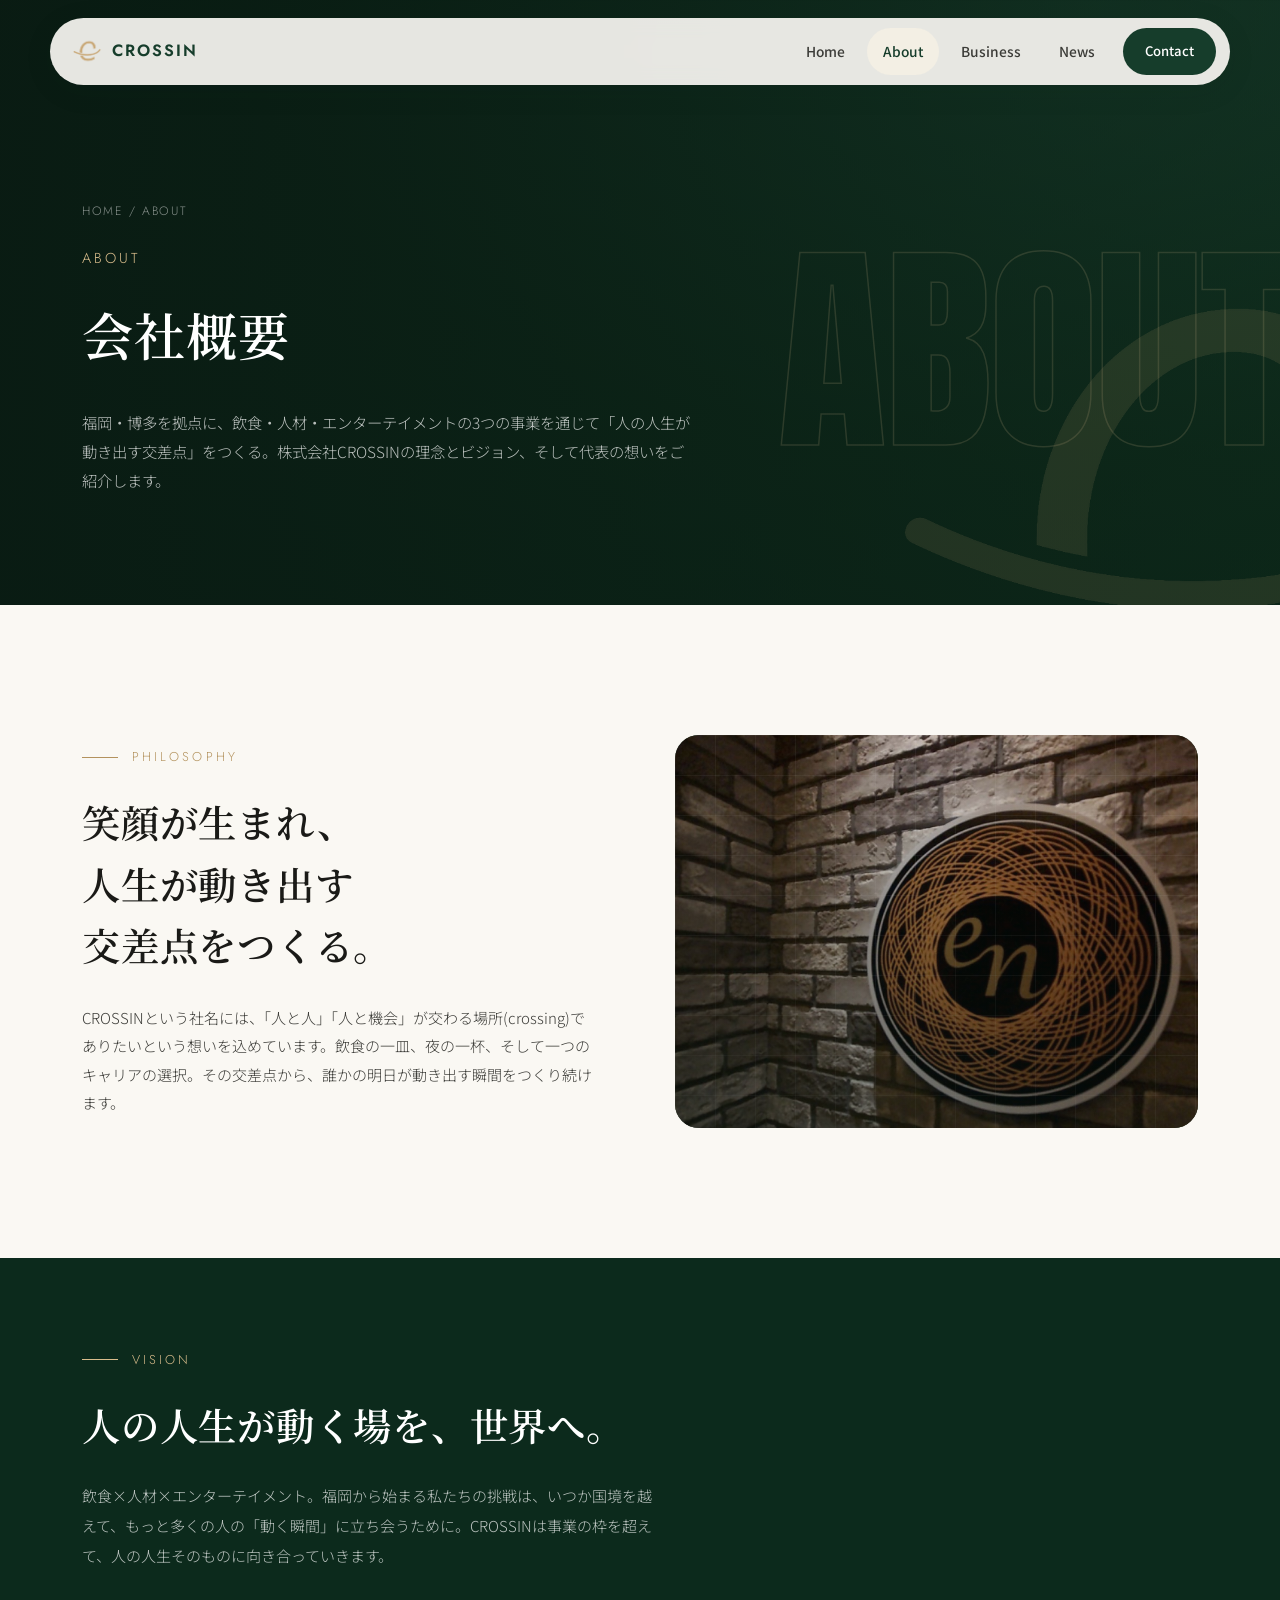
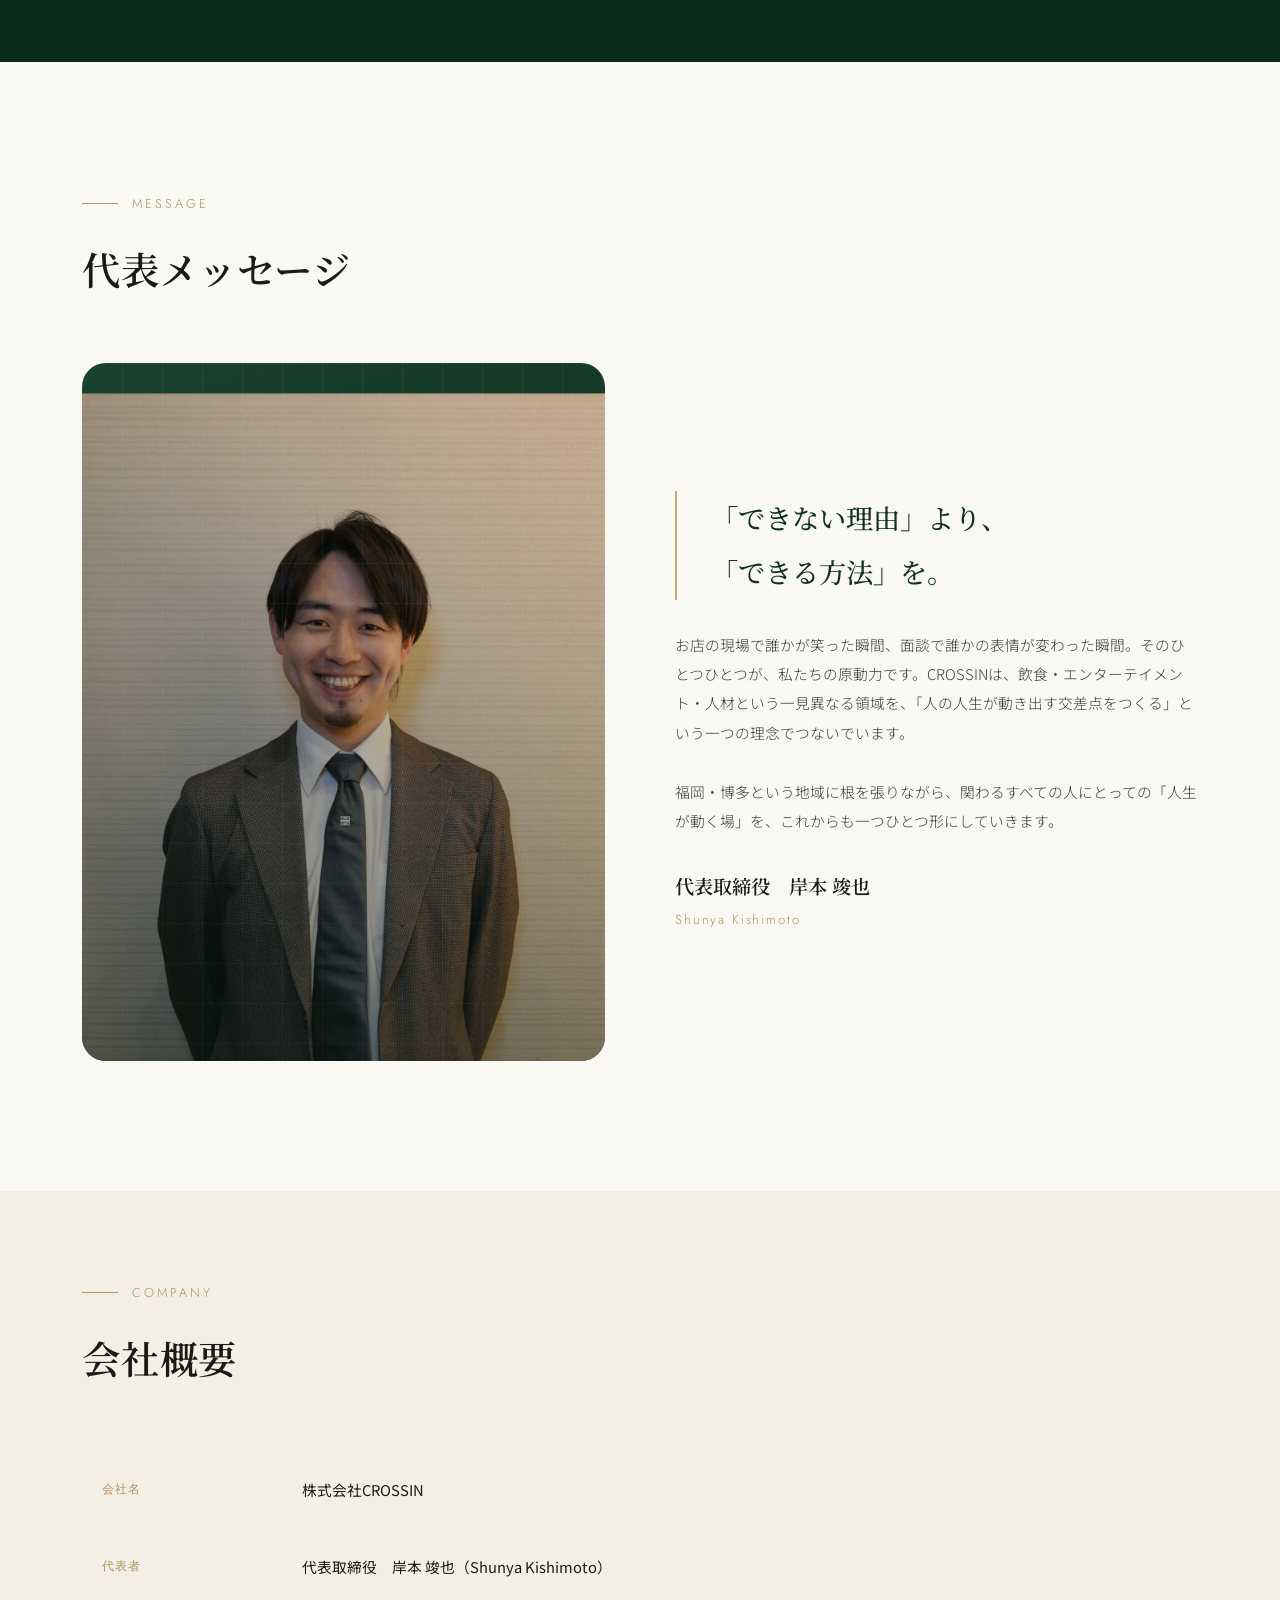
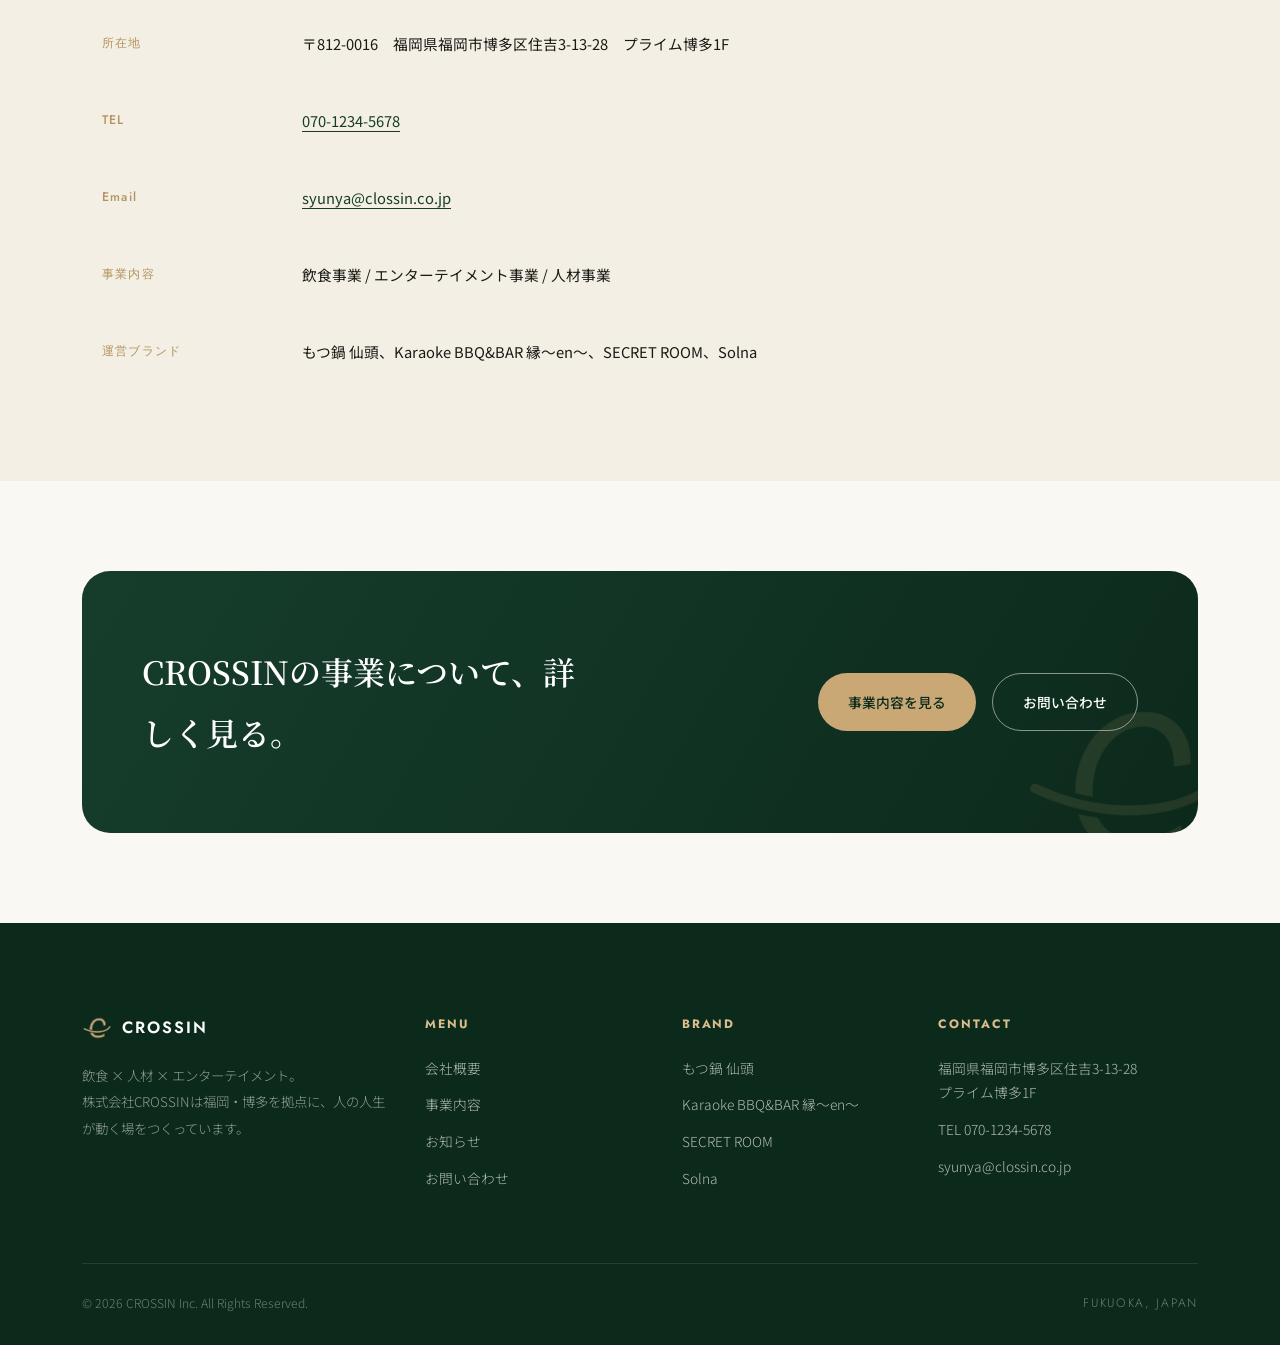
==== commit d7a9f299: "Karaoke BBQ&BAR 縁/en の表記を 縁〜en〜 に統一 Co-Authored-By: Claude Sonnet 5.5 <noreply@anthropic.com>" ====
--- a/about.html
+++ b/about.html
@@ -142,7 +142,7 @@
       <tr><th>TEL</th><td><a href="tel:07012345678">070-1234-5678</a></td></tr>
       <tr><th>Email</th><td><a href="mailto:syunya@clossin.co.jp">syunya@clossin.co.jp</a></td></tr>
       <tr><th>事業内容</th><td>飲食事業 / エンターテイメント事業 / 人材事業</td></tr>
-      <tr><th>運営ブランド</th><td>もつ鍋 仙頭、Karaoke BBQ&amp;BAR 縁/en、SECRET ROOM、Solna</td></tr>
+      <tr><th>運営ブランド</th><td>もつ鍋 仙頭、Karaoke BBQ&amp;BAR 縁〜en〜、SECRET ROOM、Solna</td></tr>
     </table>
   </div>
 </section>
@@ -184,7 +184,7 @@
       <div class="footer-col">
         <h4>BRAND</h4>
         <a href="business.html#dining">もつ鍋 仙頭</a>
-        <a href="business.html#entertainment">Karaoke BBQ&amp;BAR 縁/en</a>
+        <a href="business.html#entertainment">Karaoke BBQ&amp;BAR 縁〜en〜</a>
         <a href="business.html#entertainment">SECRET ROOM</a>
         <a href="https://job-solna.studio.site/" target="_blank" rel="noopener">Solna</a>
       </div>
--- a/css/style.css
+++ b/css/style.css
@@ -878,6 +878,7 @@
 
 /* logo badges (text-based, styled per brand) */
 .logo-sento { font-family: var(--font-serif); font-weight: 700; font-size: 1.5rem; color: var(--ink-900); letter-spacing: 0.04em; }
+.logo-sento .store-suffix { margin-left: 0.7em; font-size: 0.9rem; font-weight: 600; color: var(--gold-600); letter-spacing: 0.08em; }
 .logo-sento small { display: block; font-size: 0.6rem; font-weight: 400; letter-spacing: 0.3em; color: var(--gold-600); }
 .logo-en-mono {
   width: 46px; height: 46px; border-radius: 50%; border: 1px solid var(--ink-900);
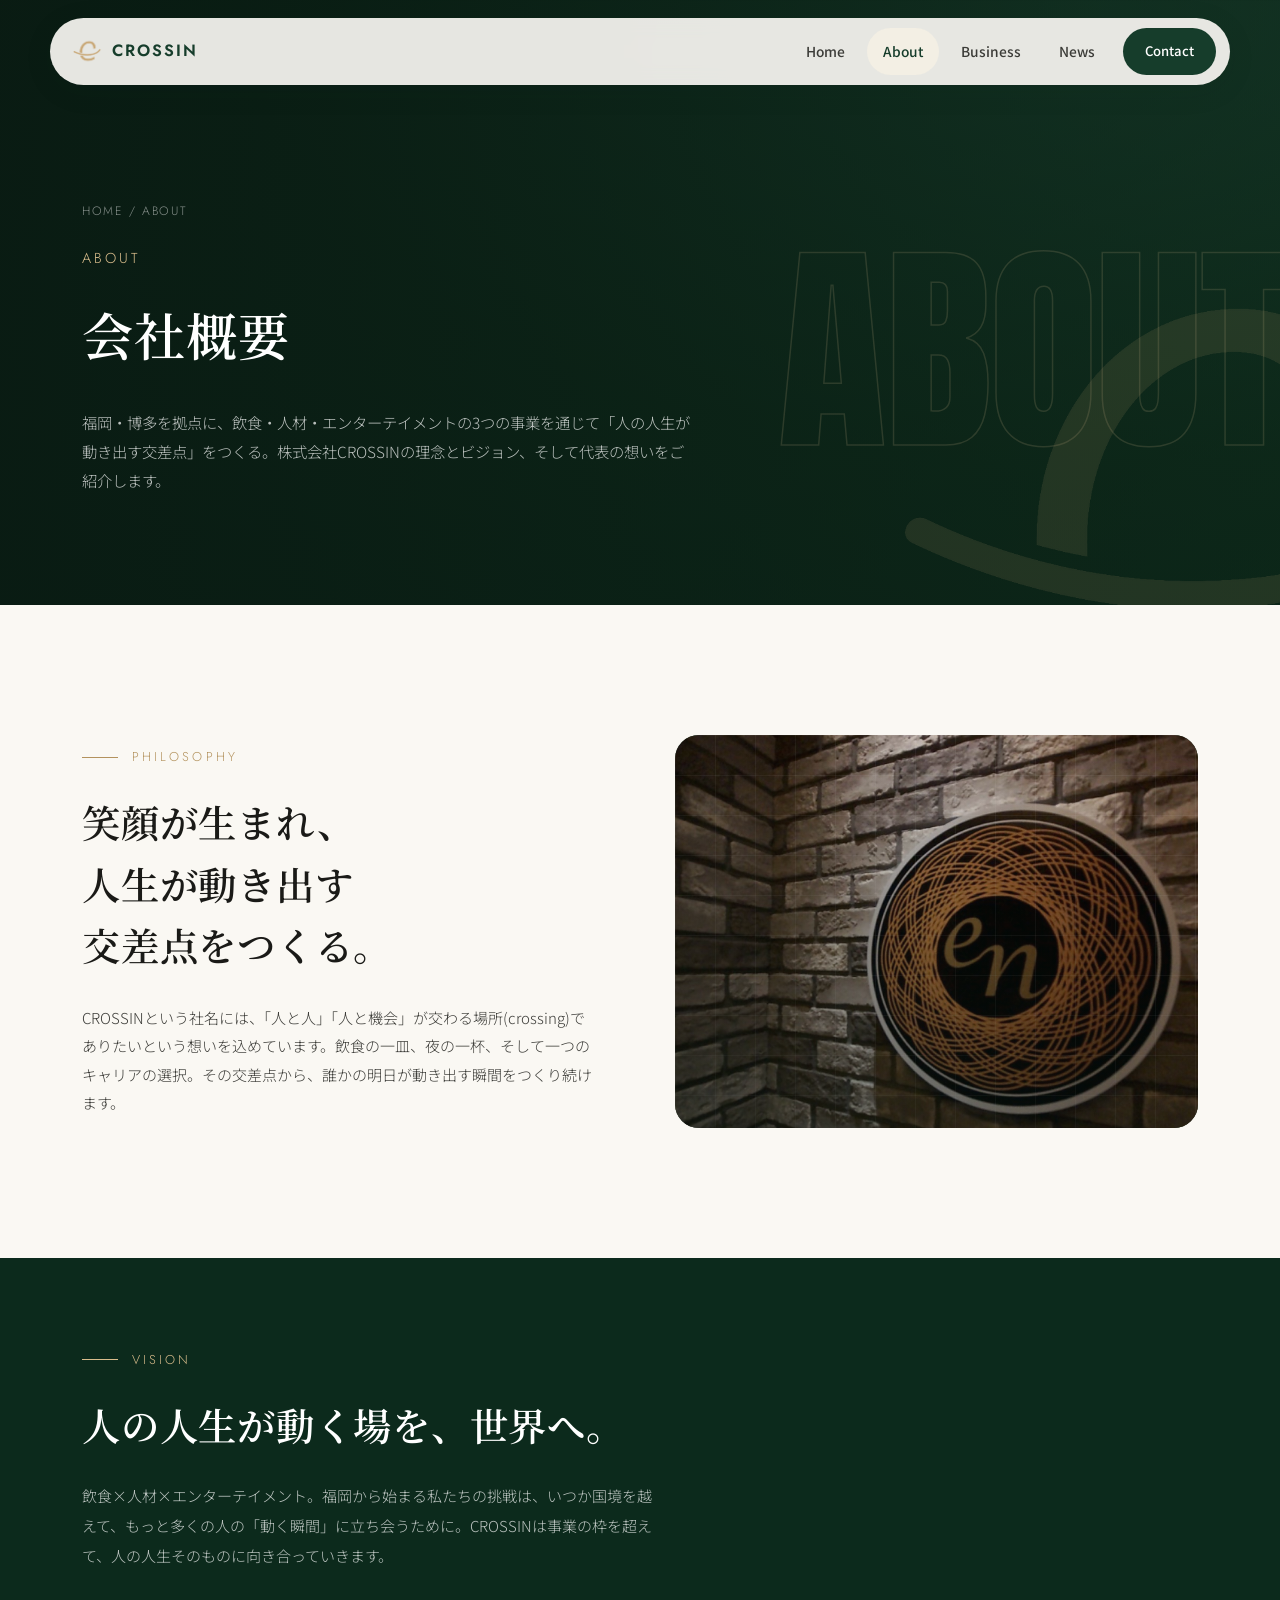
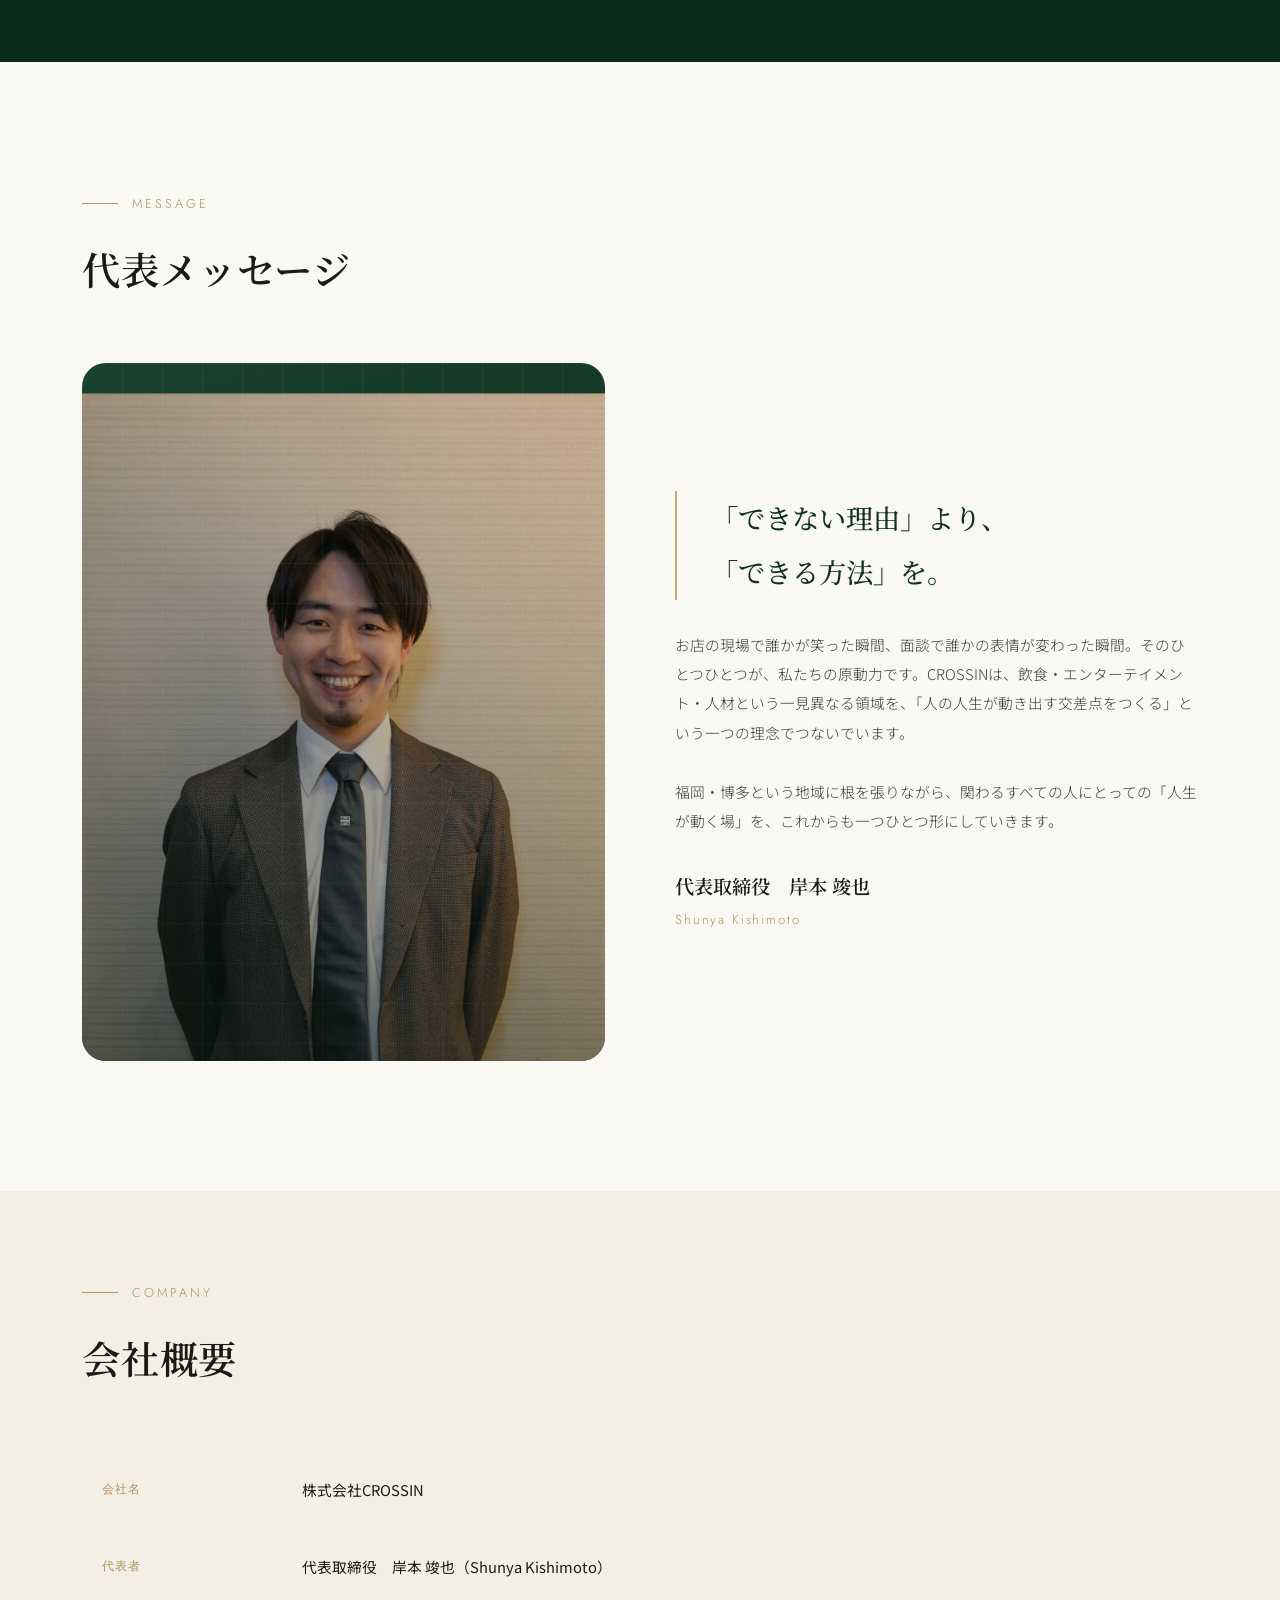
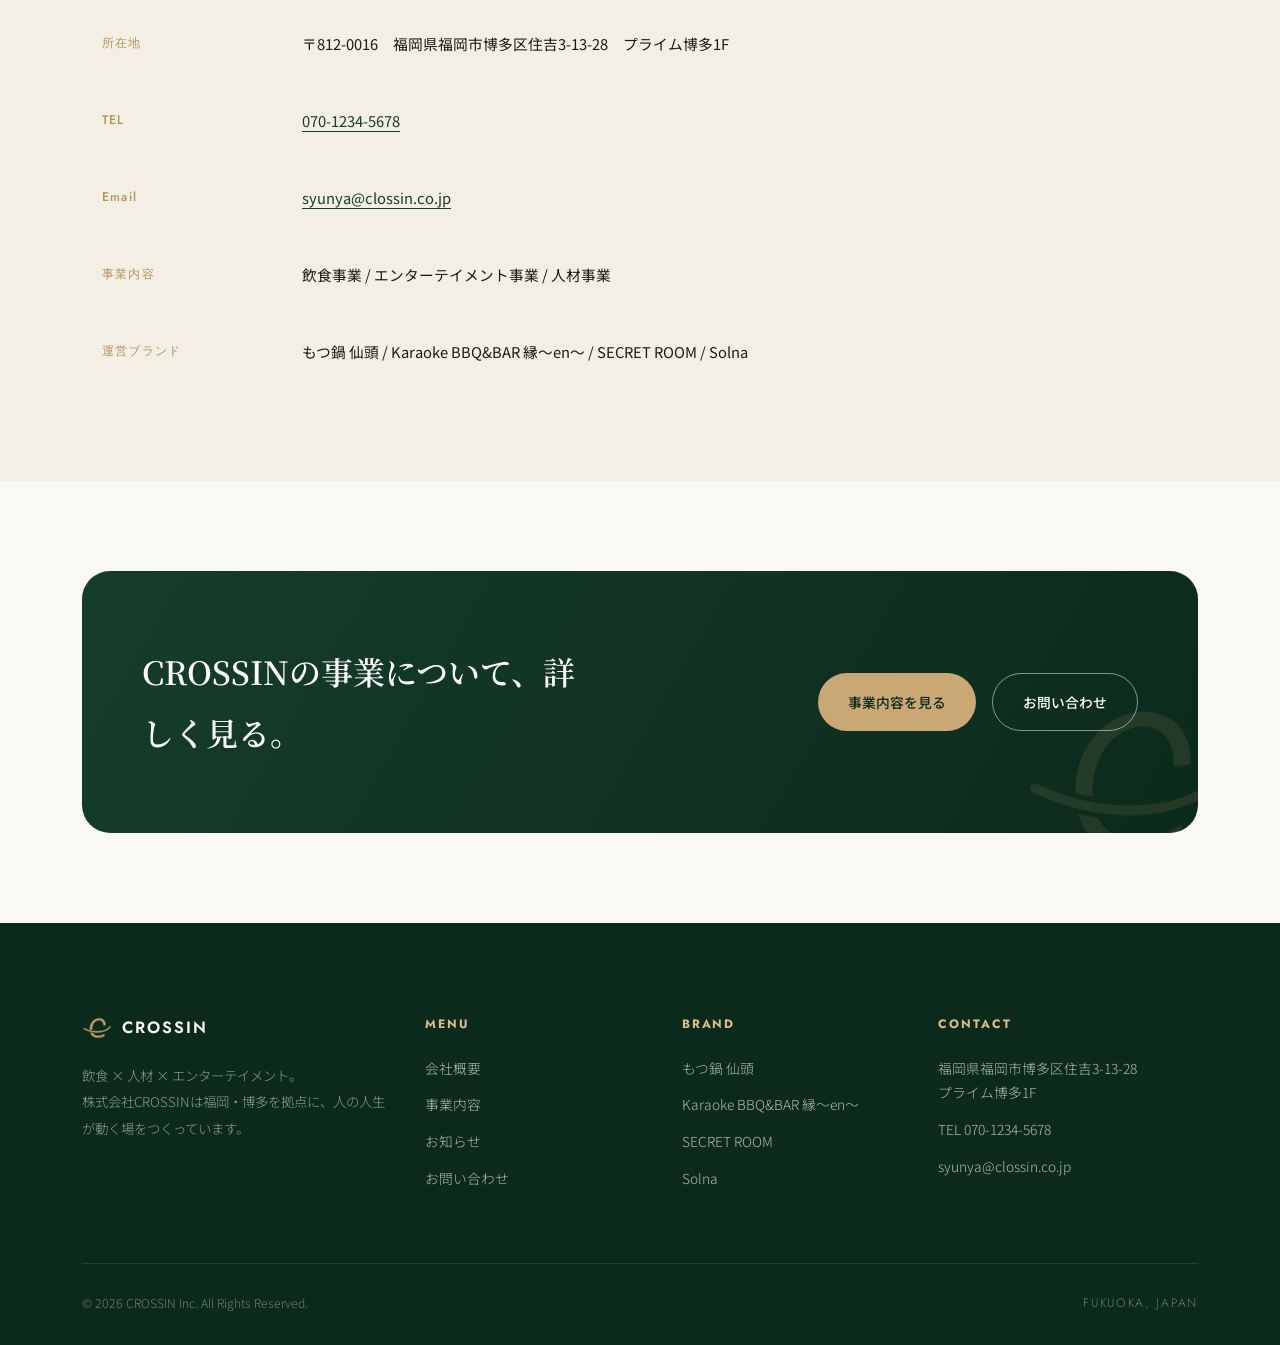
==== commit 65d904de: "About: 運営ブランドの区切りを「、」から「/」に変更 Co-Authored-By: Claude Sonnet 5.5 <noreply@anthropic.com>" ====
--- a/about.html
+++ b/about.html
@@ -142,7 +142,7 @@
       <tr><th>TEL</th><td><a href="tel:07012345678">070-1234-5678</a></td></tr>
       <tr><th>Email</th><td><a href="mailto:syunya@clossin.co.jp">syunya@clossin.co.jp</a></td></tr>
       <tr><th>事業内容</th><td>飲食事業 / エンターテイメント事業 / 人材事業</td></tr>
-      <tr><th>運営ブランド</th><td>もつ鍋 仙頭、Karaoke BBQ&amp;BAR 縁〜en〜、SECRET ROOM、Solna</td></tr>
+      <tr><th>運営ブランド</th><td>もつ鍋 仙頭 / Karaoke BBQ&amp;BAR 縁〜en〜 / SECRET ROOM / Solna</td></tr>
     </table>
   </div>
 </section>
